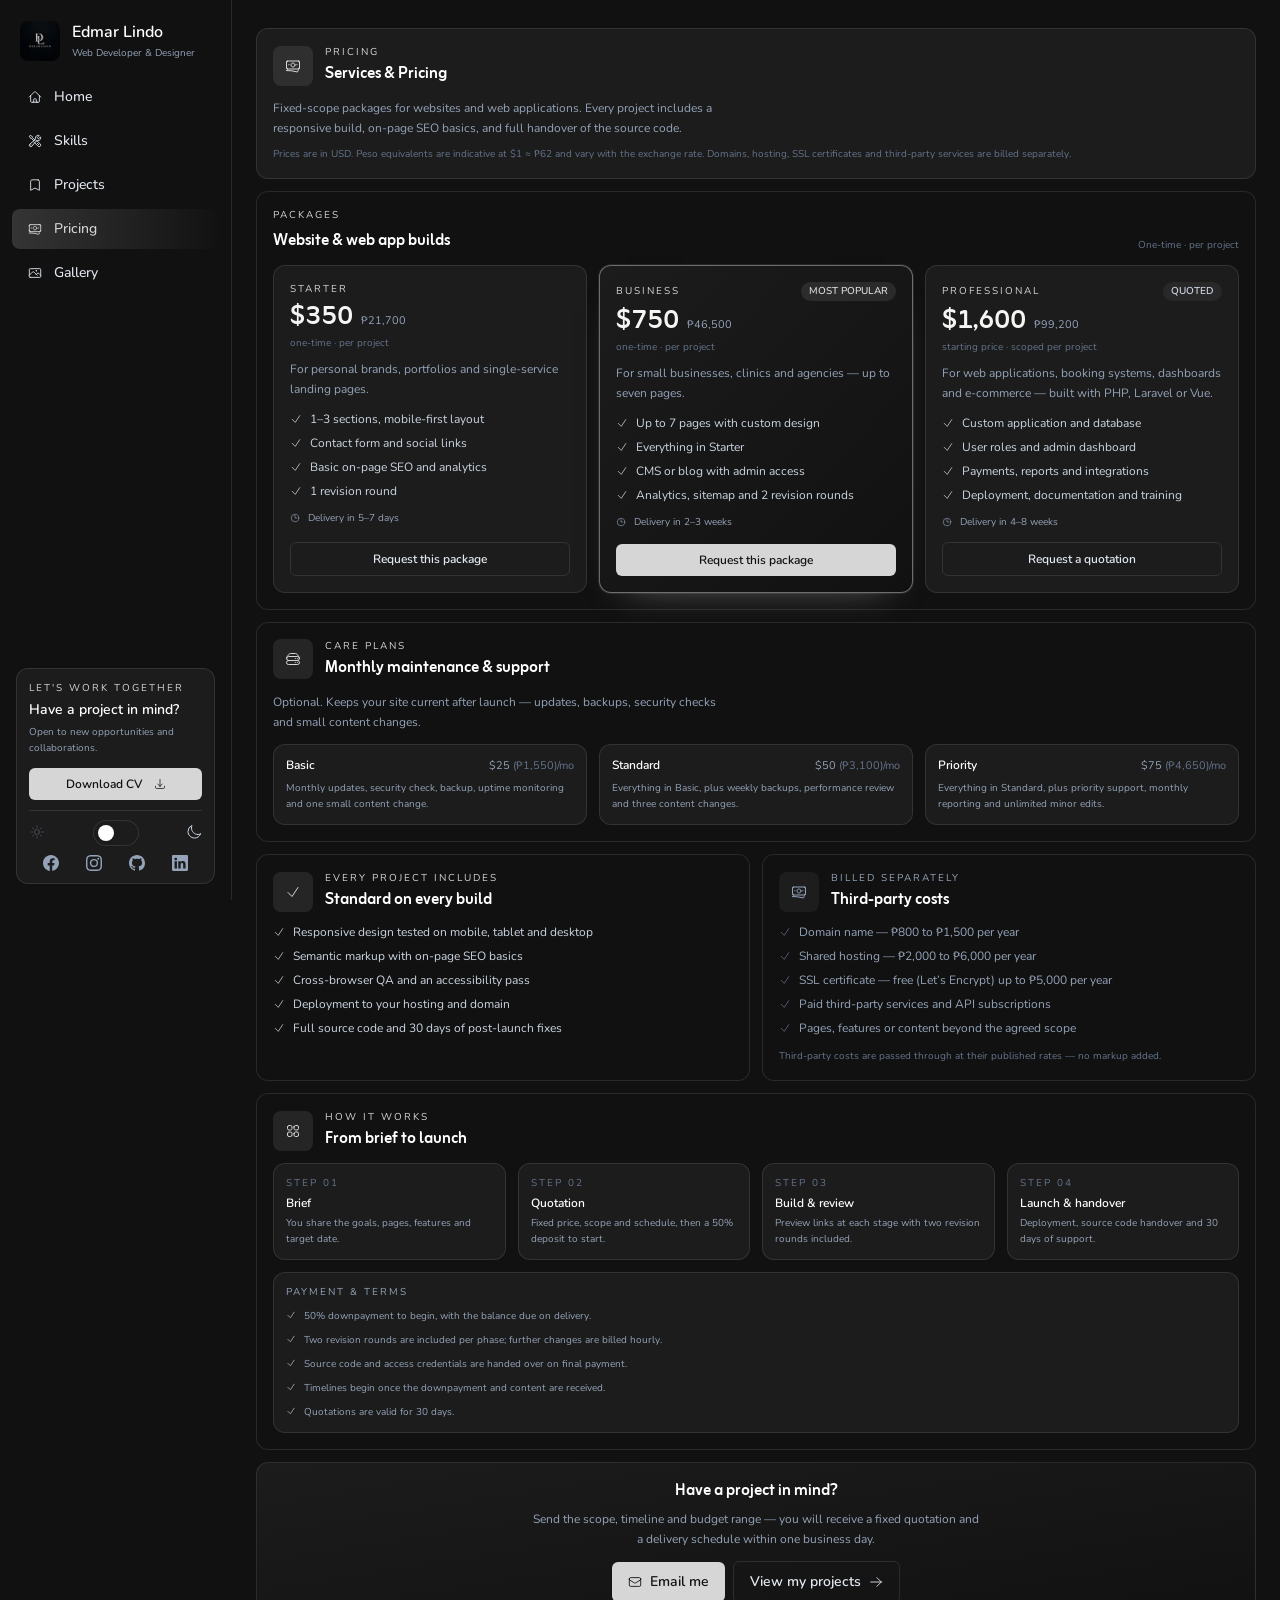
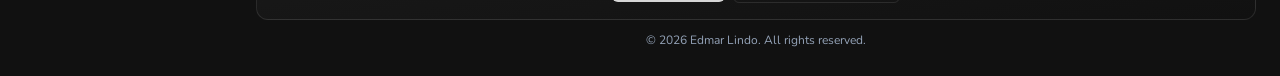
==== pricing/pricing.html @ 9a080997 "added priving page" ====
<!doctype html>
<html lang="en">
  <head>
    <meta charset="UTF-8" />
    <meta name="viewport" content="width=device-width, initial-scale=1.0" />

    <title>Pricing | Edmar Lindo</title>
    <meta
      name="description"
      content="Transparent pricing for websites and web applications by Edmar Lindo — fixed-scope packages in USD with peso equivalents, plus optional monthly care plans."
    />
    <meta name="theme-color" content="#111111" />
    <link rel="icon" href="../favicon.svg" type="image/svg+xml" />

    <!-- Open Graph / Twitter — shown whenever the site is shared on social media -->
    <meta property="og:type" content="website" />
    <meta property="og:url" content="https://neocafe-pi.vercel.app/pricing/pricing.html" />
    <meta property="og:title" content="Edmar Lindo | Pricing" />
    <meta
      property="og:description"
      content="Transparent pricing for websites and web applications by Edmar Lindo — fixed-scope packages in USD with peso equivalents, plus optional monthly care plans."
    />
    <meta
      property="og:image"
      content="https://neocafe-pi.vercel.app/assets/profile.webp"
    />
    <meta name="twitter:card" content="summary_large_image" />
    <meta name="twitter:title" content="Edmar Lindo | Pricing" />
    <meta
      name="twitter:description"
      content="Transparent pricing for websites and web applications by Edmar Lindo — fixed-scope packages in USD with peso equivalents, plus optional monthly care plans."
    />
    <meta
      name="twitter:image"
      content="https://neocafe-pi.vercel.app/assets/profile.webp"
    />

    <script>
      document.documentElement.classList.add("js");
    </script>

    <!-- Google Fonts: Zain (elegant headings) + Nunito (rounded body text) -->
    <link rel="preconnect" href="https://fonts.googleapis.com" />
    <link rel="preconnect" href="https://fonts.gstatic.com" crossorigin />
    <link
      href="https://fonts.googleapis.com/css2?family=Zain:ital,wght@0,300;0,400;0,700;0,800;1,400&family=Nunito:ital,wght@0,400;0,500;0,600;0,700;1,400&display=swap"
      rel="stylesheet"
    />

    <!-- Tailwind CSS (pre-compiled -- much faster than the dev CDN).
         Rebuild with:  npx tailwindcss -i css/input.css -o tailwind.css --minify -->
    <link rel="stylesheet" href="../tailwind.css" />

    <style>
      html {
        scroll-behavior: smooth;
      }

      /* Anchors get a little breathing room below the top edge */
      [id] {
        scroll-margin-top: 16px;
      }

      :root {
        --ink: 17 17 17; /* #111111 - main background */
        --pine: 28 28 28; /* #1c1c1c - cards/surfaces */
        --leaf: 214 214 214; /* #d6d6d6 - subtle accent */
        --btntext: 17 17 17; /* #111111 - button text */

        --text: 245 245 243; /* #f5f5f3 - primary text */
        --muted: 155 155 155; /* #9b9b9b - secondary text */
        --border: 48 48 48; /* #303030 - borders */
      }

      html.light {
        --ink: 250 250 248; /* #fafaf8 - warm white background */
        --pine: 238 238 235; /* #eee eeb - soft gray surfaces */
        --leaf: 32 32 32; /* #202020 - dark accent */
        --btntext: 250 250 248; /* #fafaf8 - button text */

        --text: 20 20 20; /* #141414 - primary text */
        --muted: 105 105 105; /* #696969 - secondary text */
        --border: 215 215 210; /* #d7d7d2 - subtle borders */
      }

      body {
        background: rgb(var(--ink));
      }

      /* Elegant font pairing -- Zain for headings, Nunito for body */
      h1,
      h2,
      h3,
      h4,
      h5,
      h6,
      .font-display {
        font-family: "Zain", "Segoe UI", sans-serif;
      }

      /* ===== GitHub contribution heatmap ===== */
      .heatmap-scroll {
        overflow-x: auto;
        padding-bottom: 4px;
        scrollbar-width: thin;
        scrollbar-color: rgb(var(--leaf) / 0.35) transparent;
      }

      .heatmap-scroll::-webkit-scrollbar {
        width: 4px;
        height: 4px;
      }

      .heatmap-scroll::-webkit-scrollbar-track {
        background: transparent;
      }

      .heatmap-scroll::-webkit-scrollbar-thumb {
        background: rgb(var(--leaf) / 0.35);
        border-radius: 999px;
      }

      .gh-grid {
        display: grid;
        grid-auto-flow: column;
        grid-template-rows: repeat(7, 11px);
        grid-auto-columns: 11px;
        gap: 3px;
        width: max-content;
      }

      .gh-cell {
        width: 11px;
        height: 11px;
        border-radius: 2.5px;
        transition:
          transform 0.15s ease,
          box-shadow 0.15s ease;
      }

      .gh-cell:hover {
        transform: scale(1.25);
        box-shadow: 0 0 0 1px rgb(var(--leaf) / 0.5);
      }

      .gh-empty {
        background: transparent;
      }

      .gh-l0 {
        background: rgb(var(--leaf) / 0.06);
      }
      .gh-l1 {
        background: rgb(var(--leaf) / 0.25);
      }
      .gh-l2 {
        background: rgb(var(--leaf) / 0.45);
      }
      .gh-l3 {
        background: rgb(var(--leaf) / 0.7);
      }
      .gh-l4 {
        background: rgb(var(--leaf));
      }

      .gh-skel {
        background: rgb(var(--leaf) / 0.05);
        animation: ghPulse 1.5s ease-in-out infinite;
      }

      @keyframes ghPulse {
        0%,
        100% {
          opacity: 0.5;
        }
        50% {
          opacity: 1;
        }
      }

      .gh-months {
        position: relative;
        height: 14px;
        margin-bottom: 3px;
      }

      .gh-month {
        position: absolute;
        top: 0;
        font-size: 10px;
        line-height: 14px;
        color: rgb(var(--leaf) / 0.55);
        white-space: nowrap;
        user-select: none;
      }

      .gh-weekdays {
        display: grid;
        grid-template-rows: repeat(7, 11px);
        gap: 3px;
        padding-top: 17px;
      }

      .gh-weekdays span {
        font-size: 10px;
        line-height: 11px;
        color: rgb(var(--leaf) / 0.55);
        user-select: none;
      }

      /* ===== Recent Activity -- scrollable timeline ===== */
      .activity-scroll {
        max-height: 240px;
        overflow-y: auto;
        scrollbar-width: thin;
        scrollbar-color: rgb(var(--leaf) / 0.35) transparent;
      }

      .activity-scroll::-webkit-scrollbar {
        width: 4px;
      }

      .activity-scroll::-webkit-scrollbar-track {
        background: transparent;
      }

      .activity-scroll::-webkit-scrollbar-thumb {
        background: rgb(var(--leaf) / 0.35);
        border-radius: 999px;
      }

      /* ===== Featured Projects -- horizontally scrollable card row ===== */
      .projects-scroll {
        display: flex;
        gap: 12px; /* gap-3 */
        width: 100%;
        max-width: 100%;
        min-width: 0;
        overflow-x: auto;
        overflow-y: hidden;
        overscroll-behavior-x: contain;
        padding-bottom: 6px;
        scroll-snap-type: x mandatory;
        scrollbar-width: thin;
        scrollbar-color: rgb(var(--leaf) / 0.35) transparent;
      }

      .projects-scroll > * {
        flex: 0 0 auto;
        width: 240px;
        scroll-snap-align: start;
      }

      @media (min-width: 640px) {
        .projects-scroll > * {
          width: 260px;
        }
      }

      .projects-scroll::-webkit-scrollbar {
        width: 4px;
        height: 4px;
      }

      .projects-scroll::-webkit-scrollbar-track {
        background: transparent;
      }

      .projects-scroll::-webkit-scrollbar-thumb {
        background: rgb(var(--leaf) / 0.35);
        border-radius: 999px;
      }

      @media (prefers-reduced-motion: reduce) {
        .projects-scroll {
          scroll-snap-type: none;
        }
      }

      /* ===== Gallery -- horizontally scrollable image row ===== */
      .gallery-scroll {
        display: flex;
        gap: 8px; /* gap-2 */
        width: 100%;
        max-width: 100%;
        min-width: 0;
        overflow-x: auto;
        overflow-y: hidden;
        overscroll-behavior-x: contain;
        padding-bottom: 6px;
        scroll-snap-type: x mandatory;
        scrollbar-width: thin;
        scrollbar-color: rgb(var(--leaf) / 0.35) transparent;
      }

      .gallery-scroll > * {
        flex: 0 0 auto;
        width: 150px;
        scroll-snap-align: start;
      }

      @media (min-width: 640px) {
        .gallery-scroll > * {
          width: 170px;
        }
      }

      .gallery-scroll::-webkit-scrollbar {
        width: 4px;
        height: 4px;
      }

      .gallery-scroll::-webkit-scrollbar-track {
        background: transparent;
      }

      .gallery-scroll::-webkit-scrollbar-thumb {
        background: rgb(var(--leaf) / 0.35);
        border-radius: 999px;
      }

      @media (prefers-reduced-motion: reduce) {
        .gallery-scroll {
          scroll-snap-type: none;
        }
      }

      /* ===== "View Mobile" preview -- phone frame popover (hover / tap) =====
         Rendered at body level and positioned from JS: .tilt-card always
         carries a transform, so a popover living inside a card would be
         clipped by its overflow-hidden and offset from the trigger. */
      .mobile-popover {
        position: fixed;
        top: 0;
        left: 0;
        z-index: 70;
        /* The frame hugs the screenshot: the <img> below carries the size caps,
           so no fixed width is needed and it fits any screen. */
        width: auto;
        max-width: calc(100vw - 16px);
        border-radius: 16px;
        /* border: 3px solid rgb(var(--border)); */
        /* background: rgb(var(--pine)); */
        overflow: hidden;
        /* box-shadow: 0 18px 40px -12px rgb(0 0 0 / 0.55); */
        pointer-events: none; /* the preview never steals the pointer */
        visibility: hidden;
        opacity: 0;
        transform: translateY(-6px) scale(0.96);
        transition:
          opacity 300ms ease-out,
          transform 300ms cubic-bezier(0.22, 1, 0.36, 1);
      }

      .mobile-popover.is-open {
        visibility: visible;
        opacity: 1;
        transform: none;
      }

      /* A touch-opened frame swallows its own taps so they cannot reach the
         card link underneath */
      .mobile-popover.is-touch {
        pointer-events: auto;
      }

      .mobile-popover img {
        display: block;
        width: auto;
        height: auto;
        /* Scaled to fit: 150 x 325 on desktop, proportionally smaller on
           phones, and capped in landscape so the frame never overflows. */
        max-width: clamp(120px, 38vw, 150px);
        max-height: min(56vh, 325px);
        max-height: min(56dvh, 325px); /* dvh where supported */
        object-fit: contain;
      }

      /* Trigger -- plain text button sitting in the top-right corner of .p-3 */
      .view-mobile-btn {
        border: 0;
        background: none;
        padding: 0;
        font-family: inherit;
        font-size: 10px;
        font-weight: 600;
        letter-spacing: 0.04em;
        text-transform: uppercase;
        color: rgb(var(--muted));
        cursor: pointer;
        transition: color 160ms ease-out;
      }

      .view-mobile-btn:hover,
      .view-mobile-btn:focus-visible {
        color: rgb(var(--leaf));
      }

      @media (prefers-reduced-motion: reduce) {
        .mobile-popover {
          transition: none;
        }
      }

      /* ===== Interactive tilt cards (Featured Projects) =====
         Cards follow the pointer in 3D (rotateX / rotateY) with a soft leaf
         glare underneath. JS feeds --rx / --ry / --gx / --gy; touch screens
         and reduced-motion users get a plain static card. */
      .tilt-card {
        position: relative;
        transform: perspective(900px) rotateX(var(--rx, 0deg)) rotateY(var(--ry, 0deg));
        will-change: transform;
      }

      .tilt-card.tilt-live {
        transition: transform 0.12s ease-out;
      }

      .tilt-card.tilt-settle {
        transition: transform 0.45s cubic-bezier(0.22, 1, 0.36, 1);
      }

      .tilt-card::after {
        content: "";
        position: absolute;
        inset: 0;
        border-radius: inherit;
        background: radial-gradient(
          circle at var(--gx, 50%) var(--gy, 50%),
          rgb(var(--leaf) / 0.14),
          transparent 65%
        );
        opacity: 0;
        transition: opacity 0.3s ease-out;
        pointer-events: none;
      }

      .tilt-card.tilt-active::after,
      .tilt-card:focus-within::after {
        opacity: 1;
      }

      @media (prefers-reduced-motion: reduce) {
        .tilt-card {
          transform: none;
          transition: none;
        }

        .tilt-card::after {
          opacity: 0;
          transition: none;
        }
      }

      /* ===== Gallery -- slow cinematic zoom + caption that slides up ===== */
      .gallery-scroll img {
        will-change: transform;
        transition: transform 600ms cubic-bezier(0.22, 1, 0.36, 1);
      }

      .gallery-scroll figure:hover img,
      .gallery-scroll figure:focus-within img {
        transform: scale(1.07);
      }

      .gallery-cap {
        position: absolute;
        left: 0;
        right: 0;
        bottom: 0;
        height: 25%;
        background: linear-gradient(
          to top,
          rgb(0 0 0 / 0.7),
          rgb(0 0 0 / 0.3)
        );
        opacity: 0;
        transform: translateY(100%);
        transition:
          opacity 220ms ease-out,
          transform 320ms cubic-bezier(0.22, 1, 0.36, 1);
        pointer-events: none;
      }

      .gallery-scroll figure:hover .gallery-cap,
      .gallery-scroll figure:focus-within .gallery-cap {
        opacity: 1;
        transform: translateY(0);
      }

      .gallery-label {
        opacity: 0;
        transform: translateY(4px);
        transition:
          opacity 200ms ease-out,
          transform 200ms ease-out;
        transition-delay: 140ms;
      }

      .gallery-scroll figure:hover .gallery-label,
      .gallery-scroll figure:focus-within .gallery-label {
        opacity: 1;
        transform: none;
      }

      @media (prefers-reduced-motion: reduce) {
        .gallery-scroll img {
          transform: none;
          transition: none;
        }

        .gallery-cap {
          opacity: 1;
          transform: none;
          transition: none;
        }

        .gallery-label {
          opacity: 1;
          transform: none;
          transition: none;
        }
      }

      /* Items fade in once as they enter the viewport / scroll area */
      html.js .activity-item {
        opacity: 0;
        transform: translateY(8px);
        transition:
          opacity 0.45s ease,
          transform 0.45s ease;
        transition-delay: var(--rd, 0ms);
      }

      html.js .activity-item.in-view {
        opacity: 1;
        transform: translateY(0);
      }

      @media (prefers-reduced-motion: reduce) {
        html.js .activity-item {
          opacity: 1;
          transform: none;
          transition: none;
        }
      }

      /* ===== Entrance animation -- plays once on initial page load ===== */
      html.js .load-item {
        opacity: 0;
      }

      html.load-ready .load-item {
        animation: riseIn 0.6s cubic-bezier(0.22, 1, 0.36, 1) both;
        animation-delay: calc(var(--d, 0) * 1ms);
      }

      @keyframes riseIn {
        from {
          opacity: 0;
          transform: translateY(12px);
        }
        to {
          opacity: 1;
          transform: translateY(0);
        }
      }

      /* Sidebar -- subtle fade + slide from the left, desktop only so the
           mobile drawer transform (-translate-x-full) is never affected */
      @media (min-width: 1024px) {
        html.js #sidebar {
          opacity: 0;
        }

        html.load-ready #sidebar {
          animation: slideInLeft 0.6s cubic-bezier(0.22, 1, 0.36, 1) both;
        }
      }

      @keyframes slideInLeft {
        from {
          opacity: 0;
          transform: translateX(-14px);
        }
        to {
          opacity: 1;
          transform: translateX(0);
        }
      }

      /* Accessibility -- show everything instantly for reduced motion */
      @media (prefers-reduced-motion: reduce) {
        html.js .load-item,
        html.js #sidebar {
          opacity: 1;
        }

        html.load-ready .load-item,
        html.load-ready #sidebar {
          animation: none;
        }
      }

      /* Hide scrollbar */
      ::-webkit-scrollbar {
        width: 6px;
      }

      ::-webkit-scrollbar-track {
        background: rgb(var(--ink));
      }

      ::-webkit-scrollbar-thumb {
        background: rgb(var(--leaf));
        border-radius: 999px;
      }

      .glass {
        background: rgb(var(--ink) / 0.82);
        backdrop-filter: blur(14px);
        -webkit-backdrop-filter: blur(14px);
      }

      .card-border {
        border: 1px solid rgb(var(--leaf) / 0.12);
      }

      .leaf-text {
        color: rgb(var(--leaf));
      }

      /* Hero profile glow -- gradient panel behind the background image */
      .hero-profile-glow {
        background: radial-gradient(
          closest-side,
          rgb(var(--leaf) / 0.3),
          rgb(var(--leaf) / 0.1) 55%,
          transparent 78%
        );
      }

      /* Light theme -- softer but still visible on the white background */
      html.light .hero-profile-glow {
        background: radial-gradient(
          closest-side,
          rgb(var(--leaf) / 0.16),
          rgb(var(--leaf) / 0.06) 55%,
          transparent 78%
        );
      }

      .sidebar-link.active {
        background: linear-gradient(
          90deg,
          rgb(var(--leaf) / 0.18),
          rgb(var(--pine) / 0.08)
        );
        color: rgb(var(--leaf));
      }

      .sidebar-link:hover {
        background: rgb(var(--leaf) / 0.08);
        color: rgb(var(--leaf));
      }

      .mobile-overlay {
        background: rgb(var(--ink) / 0.65);
        backdrop-filter: blur(2px);
      }

      /* Light theme -- neutral utilities that don't follow the tokens */
      html.light body {
        color: #334155;
      }

      html.light [class~="text-white"] {
        color: #1f2937;
      }
      html.light [class~="text-slate-200"] {
        color: #334155;
      }
      html.light [class~="text-slate-300"] {
        color: #475569;
      }
      html.light [class~="text-slate-400"] {
        color: #6b7280;
      }
      html.light [class~="text-slate-500"] {
        color: #71717a;
      }
      html.light [class~="text-slate-600"] {
        color: #4b5563;
      }
      html.light [class~="border-white/10"] {
        border-color: rgba(31, 41, 55, 0.12);
      }
      html.light [class~="bg-white/5"] {
        background-color: rgba(31, 41, 55, 0.055);
      }
      html.light #toggleCircle {
        background: #2b2b2b;
      }

      /* Theme toggle -- dim the inactive mode's icon (sun emphasized in light, moon in dark) */
      html:not(.light) #themeIconSun {
        opacity: 0.35;
      }
      html.light #themeIconMoon {
        opacity: 0.35;
      }
      html.light [class~="hover:bg-leaf"]:hover {
        background: rgb(var(--leaf) / 0.12);
      }

      /* Heroicons sprite: minimalist clean stroke icons */
      .hi {
        display: inline-block;
        width: 1em;
        height: 1em;
        vertical-align: -0.125em;
        flex-shrink: 0;
      }

      /* ===== Pricing -- plan grids + price type scale =====
         The compiled tailwind.css only scans index.html and projects/*.html,
         so the few utilities this page needs (multi-column plan grids and the
         larger price figure) are defined here with the same design tokens,
         which keeps both themes working. */
      .plans,
      .plan-steps {
        display: grid;
        gap: 12px;
      }

      @media (min-width: 640px) {
        .plan-steps {
          grid-template-columns: repeat(2, minmax(0, 1fr));
        }
      }

      @media (min-width: 768px) {
        .plans {
          grid-template-columns: repeat(3, minmax(0, 1fr));
        }
      }

      @media (min-width: 1024px) {
        .plan-steps {
          grid-template-columns: repeat(4, minmax(0, 1fr));
        }
      }

      /* Recommended package -- leaf frame with a soft glow */
      .plan-featured {
        border-color: rgb(var(--leaf) / 0.45);
        box-shadow:
          0 0 0 1px rgb(var(--leaf) / 0.1),
          0 18px 36px -28px rgb(var(--leaf) / 0.55);
        transition: border-color 200ms ease-out;
      }

      .plan-featured:hover {
        border-color: rgb(var(--leaf) / 0.65);
      }

      /* Amount and peso equivalent share one baseline */
      .plan-price-row {
        display: flex;
        flex-wrap: wrap;
        align-items: baseline;
        gap: 8px;
      }

      .plan-price {
        font-family: "Zain", "Segoe UI", sans-serif;
        font-size: 1.6rem;
        font-weight: 700;
        line-height: 1.05;
        color: rgb(var(--text));
        font-variant-numeric: tabular-nums;
      }

      /* Keeps every package call to action on the same line */
      .plan-cta {
        margin-top: auto;
        padding-top: 12px;
      }

      /* ===== Accessibility hardening ===== */
      /* Keyboard focus ring */
      a:focus-visible,
      button:focus-visible,
      [tabindex]:focus-visible {
        outline: 2px solid rgb(var(--leaf));
        outline-offset: 2px;
      }

      /* Skip link -- hidden until focused */
      .skip-link {
        position: absolute;
        left: 12px;
        top: 12px;
        transform: translateY(-150%);
        background: rgb(var(--ink));
        color: rgb(var(--leaf));
        padding: 9px 16px;
        border-radius: 8px;
        font-size: 12px;
        font-weight: 700;
        z-index: 999;
      }
      .skip-link:focus {
        transform: translateY(0);
      }

      .gallery-scroll figure:focus-visible {
        outline: 2px solid rgb(var(--leaf));
        outline-offset: 2px;
      }

      /* Reduced motion -- stop the infinite stats-card float */
      /* @media (prefers-reduced-motion: reduce) {
        #stats-card,
        .stats {
          animation: none;
          will-change: auto;
        }
      } */

    </style>
    <script type="application/ld+json">
      {
        "@context": "https://schema.org",
        "@type": "Person",
        "name": "Edmar Lindo",
        "jobTitle": "Web Developer & Designer",
        "url": "https://neocafe-pi.vercel.app/",
        "sameAs": [
          "https://www.facebook.com/edmarlindo",
          "https://www.instagram.com/edmarlindo",
          "https://www.github.com/drream20"
        ]
      }
    </script>
  </head>

  <body class="text-slate-200 font-sans">
    <a href="#main" class="skip-link">Skip to content</a>
    <!-- HEROICONS SPRITE (minimalist clean stroke icons) -->
    <svg
      xmlns="http://www.w3.org/2000/svg"
      style="display: none"
      aria-hidden="true"
    >
      <symbol
        id="hi-home"
        viewBox="0 0 24 24"
        fill="none"
        stroke="currentColor"
        stroke-width="1.5"
      >
        <path
          stroke-linecap="round"
          stroke-linejoin="round"
          d="m2.25 12 8.954-8.955c.44-.439 1.152-.439 1.591 0L21.75 12M4.5 9.75v10.125c0 .621.504 1.125 1.125 1.125H9.75v-4.875c0-.621.504-1.125 1.125-1.125h2.25c.621 0 1.125.504 1.125 1.125V21h4.125c.621 0 1.125-.504 1.125-1.125V9.75M8.25 21h8.25"
        />
      </symbol>
      <symbol
        id="hi-user-circle"
        viewBox="0 0 24 24"
        fill="none"
        stroke="currentColor"
        stroke-width="1.5"
      >
        <path
          stroke-linecap="round"
          stroke-linejoin="round"
          d="M17.982 18.725A7.488 7.488 0 0 0 12 15.75a7.488 7.488 0 0 0-5.982 2.975m11.963 0a9 9 0 1 0-11.963 0m11.963 0A8.966 8.966 0 0 1 12 21a8.966 8.966 0 0 1-5.982-2.275M15 9.75a3 3 0 1 1-6 0 3 3 0 0 1 6 0Z"
        />
      </symbol>
      <symbol
        id="hi-identification"
        viewBox="0 0 24 24"
        fill="none"
        stroke="currentColor"
        stroke-width="1.5"
      >
        <path
          stroke-linecap="round"
          stroke-linejoin="round"
          d="M15 9h3.75M15 12h3.75M15 15h3.75M4.5 19.5h15a2.25 2.25 0 0 0 2.25-2.25V6.75A2.25 2.25 0 0 0 19.5 4.5h-15a2.25 2.25 0 0 0-2.25 2.25v10.5A2.25 2.25 0 0 0 4.5 19.5Zm6-10.125a1.875 1.875 0 1 1-3.75 0 1.875 1.875 0 0 1 3.75 0Zm1.294 6.336a6.721 6.721 0 0 1-3.17.789 6.721 6.721 0 0 1-3.168-.789 3.376 3.376 0 0 1 6.338 0Z"
        />
      </symbol>
      <symbol
        id="hi-wrench-screwdriver"
        viewBox="0 0 24 24"
        fill="none"
        stroke="currentColor"
        stroke-width="1.5"
      >
        <path
          stroke-linecap="round"
          stroke-linejoin="round"
          d="M11.42 15.17 17.25 21A2.652 2.652 0 0 0 21 17.25l-5.877-5.877M11.42 15.17l2.496-3.03c.317-.384.74-.626 1.208-.766M11.42 15.17l-4.655 5.653a2.548 2.548 0 1 1-3.586-3.586l6.837-5.63m5.108-.233c.55-.164 1.163-.188 1.743-.14a4.5 4.5 0 0 0 4.486-6.336l-3.276 3.277a3.004 3.004 0 0 1-2.25-2.25l3.276-3.276a4.5 4.5 0 0 0-6.336 4.486c.091 1.076-.071 2.264-.904 2.95l-.102.085m-1.745 1.437L5.909 7.5H4.5L2.25 3.75l1.5-1.5L7.5 4.5v1.409l4.26 4.26m-1.745 1.437 1.745-1.437m6.615 8.206L15.75 15.75M4.867 19.125h.008v.008h-.008v-.008Z"
        />
      </symbol>
      <symbol
        id="hi-server-stack"
        viewBox="0 0 24 24"
        fill="none"
        stroke="currentColor"
        stroke-width="1.5"
      >
        <path
          stroke-linecap="round"
          stroke-linejoin="round"
          d="M5.25 14.25h13.5m-13.5 0a3 3 0 0 1-3-3m3 3a3 3 0 1 0 0 6h13.5a3 3 0 1 0 0-6m-16.5-3a3 3 0 0 1 3-3h13.5a3 3 0 0 1 3 3m-19.5 0a4.5 4.5 0 0 1 .9-2.7L5.737 5.1a3.375 3.375 0 0 1 2.7-1.35h7.126c1.062 0 2.062.5 2.7 1.35l2.587 3.45a4.5 4.5 0 0 1 .9 2.7m0 0a3 3 0 0 1-3 3m0 3h.008v.008h-.008v-.008Zm0-6h.008v.008h-.008v-.008Zm-3 6h.008v.008h-.008v-.008Zm0-6h.008v.008h-.008v-.008Z"
        />
      </symbol>
      <symbol
        id="hi-squares-2x2"
        viewBox="0 0 24 24"
        fill="none"
        stroke="currentColor"
        stroke-width="1.5"
      >
        <path
          stroke-linecap="round"
          stroke-linejoin="round"
          d="M3.75 6A2.25 2.25 0 0 1 6 3.75h2.25A2.25 2.25 0 0 1 10.5 6v2.25a2.25 2.25 0 0 1-2.25 2.25H6a2.25 2.25 0 0 1-2.25-2.25V6ZM3.75 15.75A2.25 2.25 0 0 1 6 13.5h2.25a2.25 2.25 0 0 1 2.25 2.25V18a2.25 2.25 0 0 1-2.25 2.25H6A2.25 2.25 0 0 1 3.75 18v-2.25ZM13.5 6a2.25 2.25 0 0 1 2.25-2.25H18A2.25 2.25 0 0 1 20.25 6v2.25A2.25 2.25 0 0 1 18 10.5h-2.25a2.25 2.25 0 0 1-2.25-2.25V6ZM13.5 15.75a2.25 2.25 0 0 1 2.25-2.25H18a2.25 2.25 0 0 1 2.25 2.25V18A2.25 2.25 0 0 1 18 20.25h-2.25A2.25 2.25 0 0 1 13.5 18v-2.25Z"
        />
      </symbol>
      <symbol
        id="hi-folder"
        viewBox="0 0 24 24"
        fill="none"
        stroke="currentColor"
        stroke-width="1.5"
      >
        <path
          stroke-linecap="round"
          stroke-linejoin="round"
          d="M2.25 12.75V12A2.25 2.25 0 0 1 4.5 9.75h15A2.25 2.25 0 0 1 21.75 12v.75m-8.69-6.44-2.12-2.12a1.5 1.5 0 0 0-1.061-.44H4.5A2.25 2.25 0 0 0 2.25 6v12a2.25 2.25 0 0 0 2.25 2.25h15A2.25 2.25 0 0 0 21.75 18V9a2.25 2.25 0 0 0-2.25-2.25h-5.379a1.5 1.5 0 0 1-1.06-.44Z"
        />
      </symbol>
      <symbol
        id="hi-bookmark"
        viewBox="0 0 24 24"
        fill="none"
        stroke="currentColor"
        stroke-width="1.5"
      >
        <path
          stroke-linecap="round"
          stroke-linejoin="round"
          d="M17.593 3.322c1.1.128 1.907 1.077 1.907 2.185V21L12 17.25 4.5 21V5.507c0-1.108.806-2.057 1.907-2.185a48.507 48.507 0 0 1 11.186 0Z"
        />
      </symbol>
      <symbol
        id="hi-photo"
        viewBox="0 0 24 24"
        fill="none"
        stroke="currentColor"
        stroke-width="1.5"
      >
        <path
          stroke-linecap="round"
          stroke-linejoin="round"
          d="m2.25 15.75 5.159-5.159a2.25 2.25 0 0 1 3.182 0l5.159 5.159m-1.5-1.5 1.409-1.409a2.25 2.25 0 0 1 3.182 0l2.909 2.909m-18 3.75h16.5a1.5 1.5 0 0 0 1.5-1.5V6a1.5 1.5 0 0 0-1.5-1.5H3.75A1.5 1.5 0 0 0 2.25 6v12a1.5 1.5 0 0 0 1.5 1.5Zm10.5-11.25h.008v.008h-.008V8.25Zm.375 0a.375.375 0 1 1-.75 0 .375.375 0 0 1 .75 0Z"
        />
      </symbol>
      <symbol
        id="hi-clock"
        viewBox="0 0 24 24"
        fill="none"
        stroke="currentColor"
        stroke-width="1.5"
      >
        <path
          stroke-linecap="round"
          stroke-linejoin="round"
          d="M12 6v6h4.5m4.5 0a9 9 0 1 1-18 0 9 9 0 0 1 18 0Z"
        />
      </symbol>
      <symbol
        id="hi-envelope"
        viewBox="0 0 24 24"
        fill="none"
        stroke="currentColor"
        stroke-width="1.5"
      >
        <path
          stroke-linecap="round"
          stroke-linejoin="round"
          d="M21.75 6.75v10.5a2.25 2.25 0 0 1-2.25 2.25h-15a2.25 2.25 0 0 1-2.25-2.25V6.75m19.5 0A2.25 2.25 0 0 0 19.5 4.5h-15a2.25 2.25 0 0 0-2.25 2.25m19.5 0v.243a2.25 2.25 0 0 1-1.07 1.916l-7.5 4.615a2.25 2.25 0 0 1-2.36 0L3.32 8.91a2.25 2.25 0 0 1-1.07-1.916V6.75"
        />
      </symbol>
      <symbol
        id="hi-bars-3"
        viewBox="0 0 24 24"
        fill="none"
        stroke="currentColor"
        stroke-width="1.5"
      >
        <path
          stroke-linecap="round"
          stroke-linejoin="round"
          d="M3.75 6.75h16.5M3.75 12h16.5m-16.5 5.25h16.5"
        />
      </symbol>
      <symbol
        id="hi-sun"
        viewBox="0 0 24 24"
        fill="none"
        stroke="currentColor"
        stroke-width="1.5"
      >
        <path
          stroke-linecap="round"
          stroke-linejoin="round"
          d="M12 3v2.25m6.364.386-1.591 1.591M21 12h-2.25m-.386 6.364-1.591-1.591M12 18.75V21m-4.773-4.227-1.591 1.591M5.25 12H3m4.227-4.773L5.636 5.636M15.75 12a3.75 3.75 0 1 1-7.5 0 3.75 3.75 0 0 1 7.5 0Z"
        />
      </symbol>
      <symbol
        id="hi-moon"
        viewBox="0 0 24 24"
        fill="none"
        stroke="currentColor"
        stroke-width="1.5"
      >
        <path
          stroke-linecap="round"
          stroke-linejoin="round"
          d="M21.752 15.002A9.72 9.72 0 0 1 18 15.75c-5.385 0-9.75-4.365-9.75-9.75 0-1.33.266-2.597.748-3.752A9.753 9.753 0 0 0 3 11.25C3 16.635 7.365 21 12.75 21a9.753 9.753 0 0 0 9.002-5.998Z"
        />
      </symbol>
      <symbol
        id="hi-arrow-right"
        viewBox="0 0 24 24"
        fill="none"
        stroke="currentColor"
        stroke-width="1.5"
      >
        <path
          stroke-linecap="round"
          stroke-linejoin="round"
          d="M13.5 4.5 21 12m0 0-7.5 7.5M21 12H3"
        />
      </symbol>
      <symbol
        id="hi-chevron-right"
        viewBox="0 0 24 24"
        fill="none"
        stroke="currentColor"
        stroke-width="1.5"
      >
        <path
          stroke-linecap="round"
          stroke-linejoin="round"
          d="m8.25 4.5 7.5 7.5-7.5 7.5"
        />
      </symbol>
      <symbol
        id="hi-arrow-down-tray"
        viewBox="0 0 24 24"
        fill="none"
        stroke="currentColor"
        stroke-width="1.5"
      >
        <path
          stroke-linecap="round"
          stroke-linejoin="round"
          d="M3 16.5v2.25A2.25 2.25 0 0 0 5.25 21h13.5A2.25 2.25 0 0 0 21 18.75V16.5M16.5 12 12 16.5m0 0L7.5 12m4.5 4.5V3"
        />
      </symbol>

      <!-- Pricing / list marks (stroke, currentColor) -->
      <symbol
        id="hi-banknotes"
        viewBox="0 0 24 24"
        fill="none"
        stroke="currentColor"
        stroke-width="1.5"
      >
        <path
          stroke-linecap="round"
          stroke-linejoin="round"
          d="M2.25 18.75C7.71719 18.75 13.0136 19.4812 18.0468 20.8512C18.7738 21.0491 19.5 20.5086 19.5 19.7551V18.75M3.75 4.5V5.25C3.75 5.66421 3.41421 6 3 6H2.25M2.25 6V5.625C2.25 5.00368 2.75368 4.5 3.375 4.5H20.25M2.25 6V15M20.25 4.5V5.25C20.25 5.66421 20.5858 6 21 6H21.75M20.25 4.5H20.625C21.2463 4.5 21.75 5.00368 21.75 5.625V15.375C21.75 15.9963 21.2463 16.5 20.625 16.5H20.25M21.75 15H21C20.5858 15 20.25 15.3358 20.25 15.75V16.5M20.25 16.5H3.75M3.75 16.5H3.375C2.75368 16.5 2.25 15.9963 2.25 15.375V15M3.75 16.5V15.75C3.75 15.3358 3.41421 15 3 15H2.25M15 10.5C15 12.1569 13.6569 13.5 12 13.5C10.3431 13.5 9 12.1569 9 10.5C9 8.84315 10.3431 7.5 12 7.5C13.6569 7.5 15 8.84315 15 10.5ZM18 10.5H18.0075V10.5075H18V10.5ZM6 10.5H6.0075V10.5075H6V10.5Z"
        />
      </symbol>

      <symbol
        id="hi-check"
        viewBox="0 0 24 24"
        fill="none"
        stroke="currentColor"
        stroke-width="1.5"
      >
        <path
          stroke-linecap="round"
          stroke-linejoin="round"
          d="M4.5 12.75L10.5 18.75L19.5 5.25"
        />
      </symbol>

      <!-- Brand social marks (filled, currentColor) -->
      <symbol id="hi-fb" viewBox="0 0 16 16" fill="currentColor">
        <path
          d="M16 8.049c0-4.446-3.582-8.05-8-8.05C3.58 0-.002 3.603-.002 8.05c0 4.017 2.926 7.347 6.75 7.951v-5.625h-2.03V8.05H6.75V6.275c0-2.017 1.195-3.131 3.022-3.131.876 0 1.791.157 1.791.157v1.98h-1.009c-.993 0-1.303.621-1.303 1.258v1.51h2.218l-.354 2.326H9.25V16c3.824-.604 6.75-3.934 6.75-7.951"
        />
      </symbol>
      <symbol id="hi-ig" viewBox="0 0 16 16" fill="currentColor">
        <path
          d="M8 0C5.829 0 5.556.01 4.703.048 3.85.088 3.269.222 2.76.42a3.9 3.9 0 0 0-1.417.923A3.9 3.9 0 0 0 .42 2.76C.222 3.268.087 3.85.048 4.7.01 5.555 0 5.827 0 8.001c0 2.172.01 2.444.048 3.297.04.852.174 1.433.372 1.942.205.526.478.972.923 1.417.444.445.89.719 1.416.923.51.198 1.09.333 1.942.372C5.555 15.99 5.827 16 8 16s2.444-.01 3.298-.048c.851-.04 1.434-.174 1.943-.372a3.9 3.9 0 0 0 1.416-.923c.445-.445.718-.891.923-1.417.197-.509.332-1.09.372-1.942C15.99 10.445 16 10.173 16 8s-.01-2.445-.048-3.299c-.04-.851-.175-1.433-.372-1.941a3.9 3.9 0 0 0-.923-1.417A3.9 3.9 0 0 0 13.24.42c-.51-.198-1.092-.333-1.943-.372C10.443.01 10.172 0 7.998 0zm-.717 1.442h.718c2.136 0 2.389.007 3.232.046.78.035 1.204.166 1.486.275.373.145.64.319.92.599s.453.546.598.92c.11.281.24.705.275 1.485.039.843.047 1.096.047 3.231s-.008 2.389-.047 3.232c-.035.78-.166 1.203-.275 1.485a2.5 2.5 0 0 1-.599.919c-.28.28-.546.453-.92.598-.28.11-.704.24-1.485.276-.843.038-1.096.047-3.232.047s-2.39-.009-3.233-.047c-.78-.036-1.203-.166-1.485-.276a2.5 2.5 0 0 1-.92-.598 2.5 2.5 0 0 1-.6-.92c-.109-.281-.24-.705-.275-1.485-.038-.843-.046-1.096-.046-3.233s.008-2.388.046-3.231c.036-.78.166-1.204.276-1.486.145-.373.319-.64.599-.92s.546-.453.92-.598c.282-.11.705-.24 1.485-.276.738-.034 1.024-.044 2.515-.045zm4.988 1.328a.96.96 0 1 0 0 1.92.96.96 0 0 0 0-1.92m-4.27 1.122a4.109 4.109 0 1 0 0 8.217 4.109 4.109 0 0 0 0-8.217m0 1.441a2.667 2.667 0 1 1 0 5.334 2.667 2.667 0 0 1 0-5.334"
        />
      </symbol>
      <symbol id="hi-github" viewBox="0 0 16 16" fill="currentColor">
        <path
          d="M8 0C3.58 0 0 3.58 0 8c0 3.54 2.29 6.53 5.47 7.59.4.07.55-.17.55-.38 0-.19-.01-.82-.01-1.49-2.01.37-2.53-.49-2.69-.94-.09-.23-.48-.94-.82-1.13-.28-.15-.68-.52-.01-.53.63-.01 1.08.58 1.23.82.72 1.21 1.87.87 2.33.66.07-.52.28-.87.51-1.07-1.78-.2-3.64-.89-3.64-3.95 0-.87.31-1.59.82-2.15-.08-.2-.36-1.02.08-2.12 0 0 .67-.21 2.2.82.64-.18 1.32-.27 2-.27s1.36.09 2 .27c1.53-1.04 2.2-.82 2.2-.82.44 1.1.16 1.92.08 2.12.51.56.82 1.27.82 2.15 0 3.07-1.87 3.75-3.65 3.95.29.25.54.73.54 1.48 0 1.07-.01 1.93-.01 2.2 0 .21.15.46.55.38A8.01 8.01 0 0 0 16 8c0-4.42-3.58-8-8-8"
        />
      </symbol>
      <symbol id="hi-linkedin" viewBox="0 0 16 16" fill="currentColor">
        <path
          d="M0 1.146C0 .513.526 0 1.175 0h13.65C15.474 0 16 .513 16 1.146v13.708c0 .633-.526 1.146-1.175 1.146H1.175C.526 16 0 15.487 0 14.854zm4.943 12.248V6.169H2.542v7.225zm-1.2-8.212c.837 0 1.358-.554 1.358-1.248-.015-.709-.52-1.248-1.342-1.248S2.4 3.226 2.4 3.934c0 .694.521 1.248 1.327 1.248zm4.908 8.212V9.359c0-.216.016-.432.08-.586.173-.431.568-.878 1.232-.878.869 0 1.216.662 1.216 1.634v3.865h2.401V9.25c0-2.22-1.184-3.252-2.764-3.252-1.274 0-1.845.7-2.165 1.193v.025h-.016l.016-.025V6.169h-2.4c.03.678 0 7.225 0 7.225z"
        />
      </symbol>
    </svg>

    <!-- MOBILE OVERLAY -->
    <div
      id="overlay"
      class="fixed inset-0 z-40 hidden mobile-overlay lg:hidden"
      onclick="closeSidebar()"
    ></div>

    <!-- SIDEBAR -->
    <aside
      id="sidebar"
      class="fixed top-0 left-0 z-50 h-screen w-[232px] border-r border-white/10 bg-ink transition-transform duration-300 -translate-x-full lg:translate-x-0 flex flex-col"
    >
      <!-- LOGO -->
      <div class="px-5 pt-5 pb-4">
        <div class="flex items-center gap-3">
          <!-- Logo -- single artwork for both themes: data-light mirrors data-dark -->
          <div
            class="logo flex h-10 w-10 shrink-0 items-center justify-center overflow-hidden rounded-lg bg-leaf text-lg font-black text-btntext"
          >
            <img
              id="sidebarLogo"
              src="../sidebar-logo/dark.webp"
              alt="DreamLodin logo"
              class="h-full w-full object-cover"
              data-dark="../sidebar-logo/dark.webp"
              data-light="../sidebar-logo/dark.webp"
            />
          </div>
          <div>
            <p class="text-base font-semibold text-white">Edmar Lindo</p>

            <p class="mt-0.5 text-[10px] text-slate-400">
              Web Developer & Designer
            </p>
          </div>
        </div>
      </div>

      <!-- NAVIGATION -->
      <nav class="px-3 space-y-1">
        <a
          href="../index.html"
          class="sidebar-link flex items-center gap-3 rounded-lg px-4 py-2.5 text-sm font-medium transition"
        >
          <!-- Home -->
          <svg class="hi h-5 w-5" aria-hidden="true">
            <use href="#hi-home" />
          </svg>
          Home
        </a>

        <a
          href="../index.html#skills"
          class="sidebar-link flex items-center gap-3 rounded-lg px-4 py-2.5 text-sm font-medium transition"
        >
          <!-- Skills -->
          <svg class="hi h-5 w-5" aria-hidden="true">
            <use href="#hi-wrench-screwdriver" />
          </svg>

          Skills
        </a>

        <a
          href="../projects/projects.html"
          class="sidebar-link flex items-center gap-3 rounded-lg px-4 py-2.5 text-sm font-medium transition"
        >
          <!-- Projects -->
          <svg class="hi h-5 w-5" aria-hidden="true">
            <use href="#hi-bookmark" />
          </svg>

          Projects
        </a>

        <a
          href="./pricing.html"
          class="sidebar-link active flex items-center gap-3 rounded-lg px-4 py-2.5 text-sm font-medium transition"
        >
          <!-- Pricing -->
          <svg class="hi h-5 w-5" aria-hidden="true">
            <use href="#hi-banknotes" />
          </svg>

          Pricing
        </a>

        <a
          href="../index.html#gallery"
          class="sidebar-link flex items-center gap-3 rounded-lg px-4 py-2.5 text-sm font-medium transition"
        >
          <!-- Gallery -->
          <svg class="hi h-5 w-5" aria-hidden="true">
            <use href="#hi-photo" />
          </svg>

          Gallery
        </a>
      </nav>

      <!-- SIDEBAR BOTTOM -->
      <div class="mt-auto px-4 pb-4">

        <!-- Let's work together card -->
        <div id="contact" class="rounded-xl border border-white/10 bg-pine p-3">
          <p class="text-[10px] tracking-[0.2em] text-leaf">
            LET'S WORK TOGETHER
          </p>

          <p class="mt-1 text-sm font-semibold text-white">
            Have a project in mind?
          </p>

          <p class="mt-1 text-[10px] leading-4 text-slate-400">
            Open to new opportunities and collaborations.
          </p>

          <a
            href="../cv/My_Updated_Resume_2026.pdf"
            download
            class="mb-2.5 flex items-center justify-center gap-3 mt-3 rounded-md bg-leaf px-2 py-2 text-xs font-semibold text-btntext w-full hover:bg-leaf/80 transition"
          >
            Download CV
            <svg class="hi h-4 w-4" aria-hidden="true">
              <use href="#hi-arrow-down-tray" />
            </svg>
          </a>

          <div class="mt-2.5 h-px border-t border-white/10"></div>

          <!-- Theme toggle (minimalist -- active mode's icon at full opacity) -->
          <div class="mt-2.5 flex items-center justify-between">
            <span id="themeIconSun" class="text-slate-400 transition-opacity">
              <svg class="hi h-4.5 w-4.5" aria-hidden="true">
                <use href="#hi-sun" />
              </svg>
            </span>

            <button
              onclick="toggleTheme()"
              aria-label="Toggle dark / light mode"
              class="relative h-6 w-11 rounded-full bg-pine ring-1 ring-white/10 transition hover:bg-leaf/20"
            >
              <span
                id="toggleCircle"
                class="absolute left-1 top-1 h-4 w-4 rounded-full bg-white shadow-sm transition"
              ></span>
            </button>

            <span id="themeIconMoon" class="text-slate-300 transition-opacity">
              <svg class="hi h-4.5 w-4.5" aria-hidden="true">
                <use href="#hi-moon" />
              </svg>
            </span>
          </div>

          <!-- Social icons -->
          <div class="mt-2.5 flex justify-between text-slate-400">
            <a
              href="https://www.facebook.com/edmarlindo" target="_blank" rel="noopener noreferrer"
              class="flex-1 flex items-center justify-center hover:text-leaf transition"
              title="Facebook"
            >
              <svg class="hi h-4.5 w-4.5" aria-hidden="true">
                <use href="#hi-fb" />
              </svg>
            </a>

            <a
              href="https://www.instagram.com/edmarlindo" target="_blank" rel="noopener noreferrer"
              class="flex-1 flex items-center justify-center hover:text-leaf transition"
              title="Instagram"
            >
              <svg class="hi h-4.5 w-4.5" aria-hidden="true">
                <use href="#hi-ig" />
              </svg>
            </a>

            <a
              href="https://www.github.com/drream20" target="_blank" rel="noopener noreferrer"
              class="flex-1 flex items-center justify-center hover:text-leaf transition"
              title="GitHub"
            >
              <svg class="hi h-4.5 w-4.5" aria-hidden="true">
                <use href="#hi-github" />
              </svg>
            </a>

            <!-- TODO: replace with your real LinkedIn profile URL -->
            <a
              href="https://www.linkedin.com/" target="_blank" rel="noopener noreferrer"
              class="flex-1 flex items-center justify-center hover:text-leaf transition"
              title="LinkedIn"
            >
              <svg class="hi h-4.5 w-4.5" aria-hidden="true">
                <use href="#hi-linkedin" />
              </svg>
            </a>
          </div>
        </div>
      </div>
    </aside>

    <!-- MOBILE BUTTON -->
    <button
      onclick="openSidebar()"
      aria-label="Open navigation menu" aria-expanded="false" aria-controls="sidebar"
      class="fixed right-4 top-4 z-30 flex h-10 w-10 items-center justify-center rounded-lg border border-white/10 bg-pine text-slate-200 lg:hidden"
    >
      <svg class="hi h-5 w-5" aria-hidden="true">
        <use href="#hi-bars-3" />
      </svg>
    </button>

    <main id="main" class="min-h-screen lg:ml-[232px]">
      <div class="mx-auto max-w-[1600px] px-4 py-3 lg:px-6 lg:py-4">

        <!-- PRICING HEADER -->
        <section class="mt-3">
          <div
            class="load-item rounded-xl border border-white/10 bg-pine p-4"
            style="--d: 380"
          >
            <div class="flex items-center gap-3">
              <div
                class="flex h-10 w-10 shrink-0 items-center justify-center rounded-lg bg-leaf/10 text-leaf"
              >
                <svg class="hi h-5 w-5" aria-hidden="true">
                  <use href="#hi-banknotes" />
                </svg>
              </div>

              <div class="min-w-0">
                <p class="text-[10px] tracking-[0.2em] text-leaf">PRICING</p>

                <h1 class="mt-0.5 text-base font-semibold text-white">
                  Services &amp; Pricing
                </h1>
              </div>
            </div>

            <p class="mt-3 max-w-md text-xs leading-5 text-slate-400">
              Fixed-scope packages for websites and web applications. Every
              project includes a responsive build, on-page SEO basics, and full
              handover of the source code.
            </p>

            <p class="mt-2 text-[10px] leading-4 text-slate-500">
              <!-- TODO: confirm prices before publishing -->
              Prices are in USD. Peso equivalents are indicative at $1 ≈ ₱62 and
              vary with the exchange rate. Domains, hosting, SSL certificates and
              third-party services are billed separately.
            </p>
          </div>
        </section>

        <!-- PACKAGES -->
        <section class="mt-3">
          <div
            class="load-item rounded-xl border border-white/10 bg-ink p-4"
            style="--d: 420"
          >
            <div class="flex flex-wrap items-end justify-between gap-2">
              <div>
                <p class="text-[10px] tracking-[0.2em] text-leaf">PACKAGES</p>

                <h2 class="mt-1.5 text-base font-semibold text-white">
                  Website &amp; web app builds
                </h2>
              </div>

              <p class="text-[10px] text-slate-500">One-time · per project</p>
            </div>

            <!-- Packages -- 3 columns on desktop, stacked on phones -->
            <div class="plans mt-3">
              <!-- Starter -->
              <div
                class="flex h-full flex-col rounded-xl border border-white/10 bg-pine p-4 transition-colors hover:border-leaf/40"
              >
                <p class="text-[10px] tracking-[0.2em] text-leaf">STARTER</p>

                <div class="plan-price-row mt-2">
                  <span class="plan-price">$350</span>
                  <span class="text-[11px] text-slate-400">₱21,700</span>
                </div>

                <p class="mt-1 text-[10px] text-slate-500">
                  one-time · per project
                </p>

                <p class="mt-2 text-xs leading-5 text-slate-400">
                  For personal brands, portfolios and single-service landing
                  pages.
                </p>

                <ul class="mt-3 space-y-2 text-xs text-slate-300">
                  <li class="flex gap-2">
                    <svg
                      class="hi mt-0.5 h-3.5 w-3.5 shrink-0 text-leaf"
                      aria-hidden="true"
                    >
                      <use href="#hi-check" />
                    </svg>
                    1–3 sections, mobile-first layout
                  </li>

                  <li class="flex gap-2">
                    <svg
                      class="hi mt-0.5 h-3.5 w-3.5 shrink-0 text-leaf"
                      aria-hidden="true"
                    >
                      <use href="#hi-check" />
                    </svg>
                    Contact form and social links
                  </li>

                  <li class="flex gap-2">
                    <svg
                      class="hi mt-0.5 h-3.5 w-3.5 shrink-0 text-leaf"
                      aria-hidden="true"
                    >
                      <use href="#hi-check" />
                    </svg>
                    Basic on-page SEO and analytics
                  </li>

                  <li class="flex gap-2">
                    <svg
                      class="hi mt-0.5 h-3.5 w-3.5 shrink-0 text-leaf"
                      aria-hidden="true"
                    >
                      <use href="#hi-check" />
                    </svg>
                    1 revision round
                  </li>
                </ul>

                <p class="mt-3 flex items-center gap-2 text-[10px] text-slate-400">
                  <svg class="hi h-3.5 w-3.5" aria-hidden="true">
                    <use href="#hi-clock" />
                  </svg>
                  Delivery in 5–7 days
                </p>

                <div class="plan-cta">
                  <a
                    href="#quote"
                    class="flex items-center justify-center gap-2 rounded-md border border-white/10 px-4 py-2 text-xs font-semibold text-slate-200 transition hover:border-leaf/40 hover:text-leaf"
                  >
                    Request this package
                  </a>
                </div>
              </div>

              <!-- Business -- recommended -->
              <div
                class="plan-featured flex h-full flex-col rounded-xl border bg-gradient-to-br from-pine to-ink p-4"
              >
                <div class="flex flex-wrap items-center justify-between gap-2">
                  <p class="text-[10px] tracking-[0.2em] text-leaf">BUSINESS</p>

                  <span
                    class="rounded-full bg-leaf/10 px-2 py-0.5 text-[10px] font-semibold text-leaf"
                    >MOST POPULAR</span
                  >
                </div>

                <div class="plan-price-row mt-2">
                  <span class="plan-price">$750</span>
                  <span class="text-[11px] text-slate-400">₱46,500</span>
                </div>

                <p class="mt-1 text-[10px] text-slate-500">
                  one-time · per project
                </p>

                <p class="mt-2 text-xs leading-5 text-slate-400">
                  For small businesses, clinics and agencies — up to seven pages.
                </p>

                <ul class="mt-3 space-y-2 text-xs text-slate-300">
                  <li class="flex gap-2">
                    <svg
                      class="hi mt-0.5 h-3.5 w-3.5 shrink-0 text-leaf"
                      aria-hidden="true"
                    >
                      <use href="#hi-check" />
                    </svg>
                    Up to 7 pages with custom design
                  </li>

                  <li class="flex gap-2">
                    <svg
                      class="hi mt-0.5 h-3.5 w-3.5 shrink-0 text-leaf"
                      aria-hidden="true"
                    >
                      <use href="#hi-check" />
                    </svg>
                    Everything in Starter
                  </li>

                  <li class="flex gap-2">
                    <svg
                      class="hi mt-0.5 h-3.5 w-3.5 shrink-0 text-leaf"
                      aria-hidden="true"
                    >
                      <use href="#hi-check" />
                    </svg>
                    CMS or blog with admin access
                  </li>

                  <li class="flex gap-2">
                    <svg
                      class="hi mt-0.5 h-3.5 w-3.5 shrink-0 text-leaf"
                      aria-hidden="true"
                    >
                      <use href="#hi-check" />
                    </svg>
                    Analytics, sitemap and 2 revision rounds
                  </li>
                </ul>

                <p class="mt-3 flex items-center gap-2 text-[10px] text-slate-400">
                  <svg class="hi h-3.5 w-3.5" aria-hidden="true">
                    <use href="#hi-clock" />
                  </svg>
                  Delivery in 2–3 weeks
                </p>

                <div class="plan-cta">
                  <a
                    href="#quote"
                    class="flex items-center justify-center gap-2 rounded-md bg-leaf px-4 py-2 text-xs font-semibold text-btntext transition hover:bg-leaf/80"
                  >
                    Request this package
                  </a>
                </div>
              </div>

              <!-- Professional -- scoped per project -->
              <div
                class="flex h-full flex-col rounded-xl border border-white/10 bg-pine p-4 transition-colors hover:border-leaf/40"
              >
                <div class="flex flex-wrap items-center justify-between gap-2">
                  <p class="text-[10px] tracking-[0.2em] text-leaf">
                    PROFESSIONAL
                  </p>

                  <span
                    class="rounded-full bg-white/5 px-2 py-0.5 text-[10px] font-semibold text-slate-300"
                    >QUOTED</span
                  >
                </div>

                <div class="plan-price-row mt-2">
                  <span class="plan-price">$1,600</span>
                  <span class="text-[11px] text-slate-400">₱99,200</span>
                </div>

                <p class="mt-1 text-[10px] text-slate-500">
                  starting price · scoped per project
                </p>

                <p class="mt-2 text-xs leading-5 text-slate-400">
                  For web applications, booking systems, dashboards and
                  e-commerce — built with PHP, Laravel or Vue.
                </p>

                <ul class="mt-3 space-y-2 text-xs text-slate-300">
                  <li class="flex gap-2">
                    <svg
                      class="hi mt-0.5 h-3.5 w-3.5 shrink-0 text-leaf"
                      aria-hidden="true"
                    >
                      <use href="#hi-check" />
                    </svg>
                    Custom application and database
                  </li>

                  <li class="flex gap-2">
                    <svg
                      class="hi mt-0.5 h-3.5 w-3.5 shrink-0 text-leaf"
                      aria-hidden="true"
                    >
                      <use href="#hi-check" />
                    </svg>
                    User roles and admin dashboard
                  </li>

                  <li class="flex gap-2">
                    <svg
                      class="hi mt-0.5 h-3.5 w-3.5 shrink-0 text-leaf"
                      aria-hidden="true"
                    >
                      <use href="#hi-check" />
                    </svg>
                    Payments, reports and integrations
                  </li>

                  <li class="flex gap-2">
                    <svg
                      class="hi mt-0.5 h-3.5 w-3.5 shrink-0 text-leaf"
                      aria-hidden="true"
                    >
                      <use href="#hi-check" />
                    </svg>
                    Deployment, documentation and training
                  </li>
                </ul>

                <p class="mt-3 flex items-center gap-2 text-[10px] text-slate-400">
                  <svg class="hi h-3.5 w-3.5" aria-hidden="true">
                    <use href="#hi-clock" />
                  </svg>
                  Delivery in 4–8 weeks
                </p>

                <div class="plan-cta">
                  <a
                    href="#quote"
                    class="flex items-center justify-center gap-2 rounded-md border border-white/10 px-4 py-2 text-xs font-semibold text-slate-200 transition hover:border-leaf/40 hover:text-leaf"
                  >
                    Request a quotation
                  </a>
                </div>
              </div>
            </div>
          </div>
        </section>

        <!-- CARE PLANS -->
        <section class="mt-3">
          <div
            class="load-item rounded-xl border border-white/10 bg-ink p-4"
            style="--d: 460"
          >
            <div class="flex items-center gap-3">
              <div
                class="flex h-10 w-10 shrink-0 items-center justify-center rounded-lg bg-leaf/10 text-leaf"
              >
                <svg class="hi h-5 w-5" aria-hidden="true">
                  <use href="#hi-server-stack" />
                </svg>
              </div>

              <div class="min-w-0">
                <p class="text-[10px] tracking-[0.2em] text-leaf">CARE PLANS</p>

                <h2 class="mt-0.5 text-base font-semibold text-white">
                  Monthly maintenance &amp; support
                </h2>
              </div>
            </div>

            <p class="mt-3 max-w-md text-xs leading-5 text-slate-400">
              Optional. Keeps your site current after launch — updates, backups,
              security checks and small content changes.
            </p>

            <div class="plans mt-3">
              <div
                class="rounded-xl border border-white/10 bg-pine p-3 transition-colors hover:border-leaf/40"
              >
                <div class="plan-price-row justify-between">
                  <p class="text-xs font-semibold text-white">Basic</p>

                  <p class="text-[11px] text-slate-400">
                    $25 <span class="text-slate-500">(₱1,550)/mo</span>
                  </p>
                </div>

                <p class="mt-1.5 text-[10px] leading-4 text-slate-400">
                  Monthly updates, security check, backup, uptime monitoring and
                  one small content change.
                </p>
              </div>

              <div
                class="rounded-xl border border-white/10 bg-pine p-3 transition-colors hover:border-leaf/40"
              >
                <div class="plan-price-row justify-between">
                  <p class="text-xs font-semibold text-white">Standard</p>

                  <p class="text-[11px] text-slate-400">
                    $50 <span class="text-slate-500">(₱3,100)/mo</span>
                  </p>
                </div>

                <p class="mt-1.5 text-[10px] leading-4 text-slate-400">
                  Everything in Basic, plus weekly backups, performance review and
                  three content changes.
                </p>
              </div>

              <div
                class="rounded-xl border border-white/10 bg-pine p-3 transition-colors hover:border-leaf/40"
              >
                <div class="plan-price-row justify-between">
                  <p class="text-xs font-semibold text-white">Priority</p>

                  <p class="text-[11px] text-slate-400">
                    $75 <span class="text-slate-500">(₱4,650)/mo</span>
                  </p>
                </div>

                <p class="mt-1.5 text-[10px] leading-4 text-slate-400">
                  Everything in Standard, plus priority support, monthly reporting
                  and unlimited minor edits.
                </p>
              </div>
            </div>
          </div>
        </section>

        <!-- INCLUDED / BILLED SEPARATELY -->
        <section class="mt-3 grid gap-3 sm:grid-cols-2">
          <div
            class="load-item rounded-xl border border-white/10 bg-ink p-4"
            style="--d: 520"
          >
            <div class="flex items-center gap-3">
              <div
                class="flex h-10 w-10 shrink-0 items-center justify-center rounded-lg bg-leaf/10 text-leaf"
              >
                <svg class="hi h-5 w-5" aria-hidden="true">
                  <use href="#hi-check" />
                </svg>
              </div>

              <div class="min-w-0">
                <p class="text-[10px] tracking-[0.2em] text-leaf">
                  EVERY PROJECT INCLUDES
                </p>

                <h2 class="mt-0.5 text-base font-semibold text-white">
                  Standard on every build
                </h2>
              </div>
            </div>

            <ul class="mt-3 space-y-2 text-xs text-slate-300">
              <li class="flex gap-2">
                <svg
                  class="hi mt-0.5 h-3.5 w-3.5 shrink-0 text-leaf"
                  aria-hidden="true"
                >
                  <use href="#hi-check" />
                </svg>
                Responsive design tested on mobile, tablet and desktop
              </li>

              <li class="flex gap-2">
                <svg
                  class="hi mt-0.5 h-3.5 w-3.5 shrink-0 text-leaf"
                  aria-hidden="true"
                >
                  <use href="#hi-check" />
                </svg>
                Semantic markup with on-page SEO basics
              </li>

              <li class="flex gap-2">
                <svg
                  class="hi mt-0.5 h-3.5 w-3.5 shrink-0 text-leaf"
                  aria-hidden="true"
                >
                  <use href="#hi-check" />
                </svg>
                Cross-browser QA and an accessibility pass
              </li>

              <li class="flex gap-2">
                <svg
                  class="hi mt-0.5 h-3.5 w-3.5 shrink-0 text-leaf"
                  aria-hidden="true"
                >
                  <use href="#hi-check" />
                </svg>
                Deployment to your hosting and domain
              </li>

              <li class="flex gap-2">
                <svg
                  class="hi mt-0.5 h-3.5 w-3.5 shrink-0 text-leaf"
                  aria-hidden="true"
                >
                  <use href="#hi-check" />
                </svg>
                Full source code and 30 days of post-launch fixes
              </li>
            </ul>
          </div>

          <div
            class="load-item rounded-xl border border-white/10 bg-ink p-4"
            style="--d: 560"
          >
            <div class="flex items-center gap-3">
              <div
                class="flex h-10 w-10 shrink-0 items-center justify-center rounded-lg bg-white/5 text-slate-400"
              >
                <svg class="hi h-5 w-5" aria-hidden="true">
                  <use href="#hi-banknotes" />
                </svg>
              </div>

              <div class="min-w-0">
                <p class="text-[10px] tracking-[0.2em] text-slate-400">
                  BILLED SEPARATELY
                </p>

                <h2 class="mt-0.5 text-base font-semibold text-white">
                  Third-party costs
                </h2>
              </div>
            </div>

            <ul class="mt-3 space-y-2 text-xs text-slate-400">
              <li class="flex gap-2">
                <svg
                  class="hi mt-0.5 h-3.5 w-3.5 shrink-0 text-slate-500"
                  aria-hidden="true"
                >
                  <use href="#hi-check" />
                </svg>
                Domain name — ₱800 to ₱1,500 per year
              </li>

              <li class="flex gap-2">
                <svg
                  class="hi mt-0.5 h-3.5 w-3.5 shrink-0 text-slate-500"
                  aria-hidden="true"
                >
                  <use href="#hi-check" />
                </svg>
                Shared hosting — ₱2,000 to ₱6,000 per year
              </li>

              <li class="flex gap-2">
                <svg
                  class="hi mt-0.5 h-3.5 w-3.5 shrink-0 text-slate-500"
                  aria-hidden="true"
                >
                  <use href="#hi-check" />
                </svg>
                SSL certificate — free (Let&rsquo;s Encrypt) up to ₱5,000 per year
              </li>

              <li class="flex gap-2">
                <svg
                  class="hi mt-0.5 h-3.5 w-3.5 shrink-0 text-slate-500"
                  aria-hidden="true"
                >
                  <use href="#hi-check" />
                </svg>
                Paid third-party services and API subscriptions
              </li>

              <li class="flex gap-2">
                <svg
                  class="hi mt-0.5 h-3.5 w-3.5 shrink-0 text-slate-500"
                  aria-hidden="true"
                >
                  <use href="#hi-check" />
                </svg>
                Pages, features or content beyond the agreed scope
              </li>
            </ul>

            <p class="mt-3 text-[10px] leading-4 text-slate-500">
              Third-party costs are passed through at their published rates — no
              markup added.
            </p>
          </div>
        </section>

        <!-- HOW IT WORKS -->
        <section class="mt-3">
          <div
            class="load-item rounded-xl border border-white/10 bg-ink p-4"
            style="--d: 600"
          >
            <div class="flex items-center gap-3">
              <div
                class="flex h-10 w-10 shrink-0 items-center justify-center rounded-lg bg-leaf/10 text-leaf"
              >
                <svg class="hi h-5 w-5" aria-hidden="true">
                  <use href="#hi-squares-2x2" />
                </svg>
              </div>

              <div class="min-w-0">
                <p class="text-[10px] tracking-[0.2em] text-leaf">HOW IT WORKS</p>

                <h2 class="mt-0.5 text-base font-semibold text-white">
                  From brief to launch
                </h2>
              </div>
            </div>

            <div class="plan-steps mt-3">
              <div class="rounded-xl border border-white/10 bg-pine p-3">
                <p class="text-[10px] tracking-[0.2em] text-slate-500">STEP 01</p>

                <p class="mt-1 text-xs font-semibold text-white">Brief</p>

                <p class="mt-1 text-[10px] leading-4 text-slate-400">
                  You share the goals, pages, features and target date.
                </p>
              </div>

              <div class="rounded-xl border border-white/10 bg-pine p-3">
                <p class="text-[10px] tracking-[0.2em] text-slate-500">STEP 02</p>

                <p class="mt-1 text-xs font-semibold text-white">Quotation</p>

                <p class="mt-1 text-[10px] leading-4 text-slate-400">
                  Fixed price, scope and schedule, then a 50% deposit to start.
                </p>
              </div>

              <div class="rounded-xl border border-white/10 bg-pine p-3">
                <p class="text-[10px] tracking-[0.2em] text-slate-500">STEP 03</p>

                <p class="mt-1 text-xs font-semibold text-white">
                  Build &amp; review
                </p>

                <p class="mt-1 text-[10px] leading-4 text-slate-400">
                  Preview links at each stage with two revision rounds included.
                </p>
              </div>

              <div class="rounded-xl border border-white/10 bg-pine p-3">
                <p class="text-[10px] tracking-[0.2em] text-slate-500">STEP 04</p>

                <p class="mt-1 text-xs font-semibold text-white">
                  Launch &amp; handover
                </p>

                <p class="mt-1 text-[10px] leading-4 text-slate-400">
                  Deployment, source code handover and 30 days of support.
                </p>
              </div>
            </div>

            <div class="mt-3 rounded-xl border border-white/10 bg-pine p-3">
              <p class="text-[10px] tracking-[0.2em] text-slate-400">
                PAYMENT &amp; TERMS
              </p>

              <ul class="mt-2 space-y-2 text-[10px] leading-4 text-slate-400">
                <li class="flex gap-2">
                  <svg
                    class="hi mt-0.5 h-3 w-3 shrink-0 text-leaf"
                    aria-hidden="true"
                  >
                    <use href="#hi-check" />
                  </svg>
                  50% downpayment to begin, with the balance due on delivery.
                </li>

                <li class="flex gap-2">
                  <svg
                    class="hi mt-0.5 h-3 w-3 shrink-0 text-leaf"
                    aria-hidden="true"
                  >
                    <use href="#hi-check" />
                  </svg>
                  Two revision rounds are included per phase; further changes are
                  billed hourly.
                </li>

                <li class="flex gap-2">
                  <svg
                    class="hi mt-0.5 h-3 w-3 shrink-0 text-leaf"
                    aria-hidden="true"
                  >
                    <use href="#hi-check" />
                  </svg>
                  Source code and access credentials are handed over on final
                  payment.
                </li>

                <li class="flex gap-2">
                  <svg
                    class="hi mt-0.5 h-3 w-3 shrink-0 text-leaf"
                    aria-hidden="true"
                  >
                    <use href="#hi-check" />
                  </svg>
                  Timelines begin once the downpayment and content are received.
                </li>

                <li class="flex gap-2">
                  <svg
                    class="hi mt-0.5 h-3 w-3 shrink-0 text-leaf"
                    aria-hidden="true"
                  >
                    <use href="#hi-check" />
                  </svg>
                  Quotations are valid for 30 days.
                </li>
              </ul>
            </div>
          </div>
        </section>

        <!-- QUOTE -->
        <section id="quote" class="mt-3">
          <div
            class="load-item overflow-hidden rounded-xl border border-white/10 bg-gradient-to-br from-pine to-ink p-4 text-center"
            style="--d: 660"
          >
            <h2 class="text-base font-semibold text-white">
              Have a project in mind?
            </h2>

            <p class="mx-auto mt-1.5 max-w-md text-xs leading-5 text-slate-400">
              Send the scope, timeline and budget range — you will receive a fixed
              quotation and a delivery schedule within one business day.
            </p>

            <div class="mt-3 flex flex-wrap items-center justify-center gap-2">
              <!-- TODO: replace hello@example.com with your real email -->
              <a
                href="mailto:hello@example.com"
                class="inline-flex items-center gap-2 rounded-md bg-leaf px-4 py-2.5 text-sm font-semibold text-btntext transition hover:bg-leaf/80"
              >
                <svg class="hi h-4 w-4" aria-hidden="true">
                  <use href="#hi-envelope" />
                </svg>
                Email me
              </a>

              <a
                href="../projects/projects.html"
                class="inline-flex items-center gap-2 rounded-md border border-white/10 px-4 py-2.5 text-sm font-semibold text-slate-200 transition hover:border-leaf/40 hover:text-leaf"
              >
                View my projects
                <svg class="hi h-4 w-4" aria-hidden="true">
                  <use href="#hi-arrow-right" />
                </svg>
              </a>
            </div>
          </div>
        </section>

        <!-- FOOTER -->
        <footer
          class="load-item py-3 text-center text-xs text-slate-400"
          style="--d: 820"
        >
          © 2026 Edmar Lindo. All rights reserved.
        </footer>
      </div>
    </main>

    <!-- "View Mobile" hover preview -- single shared instance, kept at body level
         because .tilt-card's transform + overflow-hidden would clip it -->
    <div
      id="mobile-popover"
      class="mobile-popover"
      role="tooltip"
      aria-hidden="true"
    >
      <img
        id="mobile-popover-img"
        alt=""
        width="360"
        height="780"
        loading="lazy"
        decoding="async"
      />
    </div>

    <!-- JAVASCRIPT -->
    <script>
      const sidebar = document.getElementById("sidebar");
      const overlay = document.getElementById("overlay");

      function openSidebar() {
        sidebar.classList.remove("-translate-x-full");

        overlay.classList.remove("hidden");
        sidebar.setAttribute("aria-expanded", "true");
      }

      function closeSidebar() {
        sidebar.classList.add("-translate-x-full");

        overlay.classList.add("hidden");
        sidebar.setAttribute("aria-expanded", "false");
      }

      /* Close mobile sidebar after clicking a link */
      document.querySelectorAll("#sidebar a").forEach((link) => {
        link.addEventListener("click", () => {
          if (window.innerWidth < 1024) {
            closeSidebar();
          }
        });
      });

      /* Light / dark theme toggle -- flips the whole page via html.light */
      function readTheme() {
        try {
          return localStorage.getItem("nc-theme");
        } catch (e) {
          return null;
        }
      }

      let darkMode = readTheme() !== "light";

      function applyTheme() {
        document.documentElement.classList.toggle("light", !darkMode);

        const circle = document.getElementById("toggleCircle");
        if (circle) {
          circle.style.transform = darkMode
            ? "translateX(0)"
            : "translateX(20px)";
        }

        /* Swap the brand logo to match the active theme */
        const logo = document.getElementById("sidebarLogo");
        if (logo) {
          const src = darkMode
            ? logo.getAttribute("data-dark")
            : logo.getAttribute("data-light");
          if (src) logo.setAttribute("src", src);
        }

        /* Keep the browser chrome color in sync with the theme */
        const meta = document.querySelector('meta[name="theme-color"]');
        if (meta) {
          meta.setAttribute("content", darkMode ? "#111111" : "#fafaf8");
        }

        try {
          localStorage.setItem("nc-theme", darkMode ? "dark" : "light");
        } catch (e) {}
      }

      function toggleTheme() {
        darkMode = !darkMode;
        applyTheme();
      }

      applyTheme();

      /* Interactive tilt for Featured Project cards --
         fine & precise pointers only; touch devices and reduced-motion users
         get a plain card (the CSS also guards reduced-motion). */
      (function () {
        var cards = document.querySelectorAll(".tilt-card");
        if (!cards.length) return;

        var fine;
        var rm;
        try {
          fine = window.matchMedia("(hover: hover) and (pointer: fine)").matches;
        } catch (e) {
          fine = false;
        }
        try {
          rm = window.matchMedia("(prefers-reduced-motion: reduce)").matches;
        } catch (e) {
          rm = false;
        }
        if (!fine || rm) return;

        var MAX_X = 8; /* rotateX degrees -- vertical movement */
        var MAX_Y = 10; /* rotateY degrees -- horizontal movement */

        cards.forEach(function (card) {
          card.addEventListener(
            "pointerenter",
            function () {
              card.classList.add("tilt-active", "tilt-live");
              card.classList.remove("tilt-settle");
            },
            { passive: true },
          );

          card.addEventListener(
            "pointermove",
            function (e) {
              var r = card.getBoundingClientRect();
              var px = (e.clientX - r.left) / r.width;
              var py = (e.clientY - r.top) / r.height;

              card.style.setProperty("--rx", MAX_X * (0.5 - py) + "deg");
              card.style.setProperty("--ry", MAX_Y * (px - 0.5) + "deg");
              card.style.setProperty("--gx", px * 100 + "%");
              card.style.setProperty("--gy", py * 100 + "%");
            },
            { passive: true },
          );

          card.addEventListener(
            "pointerleave",
            function () {
              card.classList.remove("tilt-active", "tilt-live");
              card.classList.add("tilt-settle");
              card.style.setProperty("--rx", "0deg");
              card.style.setProperty("--ry", "0deg");
            },
            { passive: true },
          );
        });
      })();

      /* "View Mobile" preview --
         One shared phone-frame popover that follows its trigger: hovering opens
         it and leaving closes it, while clicking/tapping pins it open (touch
         devices have no hover). Sized and positioned from live measurements,
         never from hard-coded pixels, so it fits phones too. The image path
         comes from data-mobile-shot, with data-mobile-fallback used if the
         mobile screenshot is missing. */
      (function () {
        var pop = document.getElementById("mobile-popover");
        var img = document.getElementById("mobile-popover-img");
        var triggers = document.querySelectorAll(".view-mobile-btn");
        if (!pop || !img || !triggers.length) return;

        var GAP = 8;
        var EDGE = 8;
        var active = null;
        var pinned = false;

        /* The genuinely visible area -- visualViewport accounts for the mobile
           toolbars that innerHeight still counts. */
        function viewport() {
          var vv = window.visualViewport;
          return {
            w: (vv && vv.width) || window.innerWidth,
            h: (vv && vv.height) || window.innerHeight,
          };
        }

        function narrow() {
          return window.matchMedia("(max-width: 639px)").matches;
        }

        /* Measured size of the frame -- the CSS scales it with the viewport, so
           a fixed 150 x 325 must never be assumed here. visibility:hidden keeps
           layout, so offsetWidth/offsetHeight are already valid before showing. */
        function metrics() {
          var w = pop.offsetWidth;
          var h = pop.offsetHeight;
          if (!w || !h) {
            h = Math.min(window.innerHeight * 0.56, 325);
            w = h * (9 / 19.5);
          }
          return { w: w, h: h };
        }

        /* Anchor the frame to the trigger's right edge: below it when there is
           room, above it when there is not, and centred on phones where the
           trigger sits low in the single-column grid. */
        function position() {
          if (!active) return;
          var r = active.getBoundingClientRect();
          var m = metrics();
          var vp = viewport();

          var left = Math.max(
            EDGE,
            Math.min(r.right - m.w, vp.w - m.w - EDGE),
          );

          var top;
          if (narrow()) {
            top = (vp.h - m.h) / 2;
          } else {
            top = r.bottom + GAP;
            if (top + m.h > vp.h - EDGE) top = r.top - m.h - GAP;
          }
          if (top < EDGE) top = Math.max(EDGE, (vp.h - m.h) / 2);
          /* Short windows: never let the frame run past the bottom edge */
          top = Math.min(top, Math.max(EDGE, vp.h - m.h - EDGE));

          pop.style.left = left + "px";
          pop.style.top = top + "px";
        }

        function show(btn, isPinned) {
          var src = btn.getAttribute("data-mobile-shot");
          if (!src) return;
          active = btn;
          pinned = !!isPinned;

          if (img.getAttribute("src") !== src) {
            img.setAttribute("src", src);
            img.alt = (btn.getAttribute("data-mobile-title") || "Project") + " mobile view";
          }

          pop.setAttribute("aria-hidden", "false");
          position();
          pop.classList.add("is-open");
        }

        function hide() {
          active = null;
          pinned = false;
          pop.classList.remove("is-open");
          pop.setAttribute("aria-hidden", "true");
        }

        /* Touch devices have no hover, so a tap opens (and pins) the frame.
           On hover-capable devices the frame swallows taps so its own surface
           can never activate the card link underneath. */
        var hoverCapable = window.matchMedia("(hover: hover)").matches;
        if (!hoverCapable) pop.classList.add("is-touch");
        else pop.classList.remove("is-touch");

        triggers.forEach(function (btn) {
          btn.addEventListener(
            "pointerenter",
            function (e) {
              /* Taps are handled by the click listener below */
              if (e && e.pointerType === "touch") return;
              show(btn, false);
            },
            { passive: true },
          );
          /* Re-anchor while the card tilts in 3D so the frame stays glued */
          btn.addEventListener("pointermove", position, { passive: true });
          btn.addEventListener(
            "pointerleave",
            function () {
              if (!pinned) hide();
            },
            { passive: true },
          );

          /* Click / tap: open, or close when this trigger is already pinned */
          btn.addEventListener("click", function (e) {
            e.preventDefault(); /* index.html: the trigger sits inside <a> */
            e.stopPropagation();
            if (active === btn && pinned && pop.classList.contains("is-open")) {
              hide();
            } else {
              show(btn, true);
            }
          });

          /* Enter / Space -- the index.html triggers are spans, not buttons */
          btn.addEventListener("keydown", function (e) {
            if (e.key !== "Enter" && e.key !== " " && e.key !== "Spacebar") return;
            e.preventDefault();
            if (active === btn && pinned) hide();
            else show(btn, true);
          });
        });

        /* A tap / click outside the frame and its trigger closes it */
        document.addEventListener(
          "pointerdown",
          function (e) {
            if (!active) return;
            var t = e.target;
            if (t === pop || (t && pop.contains(t))) return;
            if (t === active || (t && active.contains(t))) return;
            hide();
          },
          { passive: true },
        );

        document.addEventListener("keydown", function (e) {
          if (e.key === "Escape") hide();
        });

        /* Missing screenshot? Fall back to the project's desktop shot once,
           then give up quietly so a broken-image icon never appears. */
        img.addEventListener("error", function () {
          var fb = active && active.getAttribute("data-mobile-fallback");
          if (fb && img.getAttribute("src") !== fb) {
            img.setAttribute("src", fb);
            position();
          } else {
            hide();
          }
        });

        img.addEventListener("load", position);

        window.addEventListener(
          "scroll",
          function () {
            if (active) position();
          },
          { passive: true },
        );
        window.addEventListener("resize", hide, { passive: true });

        /* Mobile: rotate, URL bar collapsing, on-screen keyboard */
        if (window.visualViewport) {
          window.visualViewport.addEventListener("resize", function () {
            if (active) position();
          });
          window.visualViewport.addEventListener("scroll", function () {
            if (active) position();
          });
        }
      })();

      /* GitHub contribution heatmap -- live data for drream20, cached fallback */
      (function () {
        var USER = "drream20";
        var API =
          "https://github-contributions-api.jogruber.de/v4/" + USER + "?y=last";
        var CACHE_KEY = "gh-contrib-" + USER;
        var PROFILE = "https://github.com/drream20";
        var gridEl = document.getElementById("gh-grid");
        var wrapEl = document.getElementById("gh-heatmap");
        var totalEl = document.getElementById("gh-total");
        if (!gridEl || !wrapEl) return;

        function skeleton() {
          var html = "";
          for (var i = 0; i < 53 * 7; i++)
            html += '<span class="gh-cell gh-skel"></span>';
          gridEl.innerHTML = html;
        }

        function fmtDate(iso) {
          return new Date(iso + "T00:00:00").toLocaleDateString(undefined, {
            weekday: "short",
            month: "short",
            day: "numeric",
            year: "numeric",
          });
        }

        function stats(data) {
          var days = data.contributions || [];
          var total =
            (data.total && data.total.lastYear) ||
            days.reduce(function (s, d) {
              return s + d.count;
            }, 0);
          var active = days.filter(function (d) {
            return d.count > 0;
          }).length;
          var best = 0;
          days.forEach(function (d) {
            if (d.count > best) best = d.count;
          });
          return { total: total, active: active, best: best };
        }

        function render(data) {
          var days = data.contributions || [];
          if (!days.length) {
            showError();
            return;
          }

          // Pad so the first column starts on Sunday, GitHub style
          var firstDow = new Date(days[0].date + "T00:00:00").getDay();
          var weeks = [],
            week = [];
          for (var i = 0; i < firstDow; i++) week.push(null);
          days.forEach(function (d) {
            week.push(d);
            if (week.length === 7) {
              weeks.push(week);
              week = [];
            }
          });
          if (week.length) {
            while (week.length < 7) week.push(null);
            weeks.push(week);
          }

          // Month labels -- shown where a new month begins
          var monthsHtml = "",
            lastMonth = -1;
          weeks.forEach(function (wk, wi) {
            for (var ri = 0; ri < 7; ri++) {
              var d = wk[ri];
              if (!d) continue;
              var dt = new Date(d.date + "T00:00:00");
              if (dt.getMonth() !== lastMonth && dt.getDate() <= 7) {
                lastMonth = dt.getMonth();
                monthsHtml +=
                  '<span class="gh-month" style="left:' +
                  wi * 14 +
                  'px">' +
                  dt.toLocaleDateString(undefined, { month: "short" }) +
                  "</span>";
                break;
              }
            }
          });

          // Day cells
          var cellsHtml = "";
          weeks.forEach(function (wk) {
            wk.forEach(function (d) {
              if (!d) {
                cellsHtml += '<span class="gh-cell gh-empty"></span>';
                return;
              }
              var lvl = Math.max(0, Math.min(4, d.level | 0));
              cellsHtml +=
                '<span class="gh-cell gh-l' +
                lvl +
                '" title="' +
                d.count +
                (d.count === 1 ? " contribution" : " contributions") +
                " on " +
                fmtDate(d.date) +
                '"></span>';
            });
          });

          wrapEl.innerHTML =
            '<div class="flex gap-1.5">' +
            '<div class="gh-weekdays" aria-hidden="true"><span></span><span>Mon</span><span></span><span>Wed</span><span></span><span>Fri</span><span></span></div>' +
            "<div>" +
            '<div class="gh-months">' +
            monthsHtml +
            "</div>" +
            '<div class="gh-grid">' +
            cellsHtml +
            "</div>" +
            "</div>" +
            "</div>";

          var s = stats(data);
          document.getElementById("gh-stat-total").textContent =
            s.total.toLocaleString();
          document.getElementById("gh-stat-active").textContent =
            s.active.toLocaleString();
          document.getElementById("gh-stat-best").textContent =
            s.best.toLocaleString();
          totalEl.textContent =
            s.total === 0
              ? "No public contributions in the last year yet."
              : s.total.toLocaleString() +
                " public contributions in the last year.";
        }

        function showError() {
          wrapEl.innerHTML =
            '<div class="rounded-lg border border-white/10 bg-white/5 px-4 py-6 text-center">' +
            '<p class="text-xs text-slate-400">Contribution data is unavailable right now.</p>' +
            '<a href="' +
            PROFILE +
            '" target="_blank" rel="noopener noreferrer" class="mt-2 inline-block text-xs text-leaf hover:underline">View profile on GitHub →</a>' +
            "</div>";
          totalEl.textContent = "Contribution data unavailable.";
        }

        function load() {
          skeleton();
          fetch(API)
            .then(function (r) {
              if (!r.ok) throw new Error("HTTP " + r.status);
              return r.json();
            })
            .then(function (data) {
              try {
                localStorage.setItem(
                  CACHE_KEY,
                  JSON.stringify({ ts: Date.now(), data: data }),
                );
              } catch (e) {
                /* storage unavailable */
              }
              render(data);
            })
            .catch(function () {
              try {
                var cached = JSON.parse(
                  localStorage.getItem(CACHE_KEY) || "null",
                );
                if (cached && cached.data) {
                  render(cached.data);
                  return;
                }
              } catch (e) {
                /* fall through to error */
              }
              showError();
            });
        }

        load();
      })();

      /* Recent Activity -- reveal items once as they scroll into view */
      (function () {
        var items = document.querySelectorAll(".activity-item");
        if (!items.length) return;
        if (window.matchMedia("(prefers-reduced-motion: reduce)").matches) {
          items.forEach(function (el) {
            el.classList.add("in-view");
          });
          return;
        }
        var observer = new IntersectionObserver(
          function (entries) {
            entries.forEach(function (entry) {
              if (entry.isIntersecting) {
                entry.target.classList.add("in-view");
                observer.unobserve(entry.target);
              }
            });
          },
          { threshold: 0.15 },
        );
        items.forEach(function (el, i) {
          el.style.setProperty("--rd", (i % 10) * 40 + "ms");
          observer.observe(el);
        });
      })();

      /* Entrance animation -- runs once per page load, never re-triggers on scroll */
      requestAnimationFrame(function () {
        requestAnimationFrame(function () {
          document.documentElement.classList.add("load-ready");
        });
      });
    </script>
  </body>
</html>
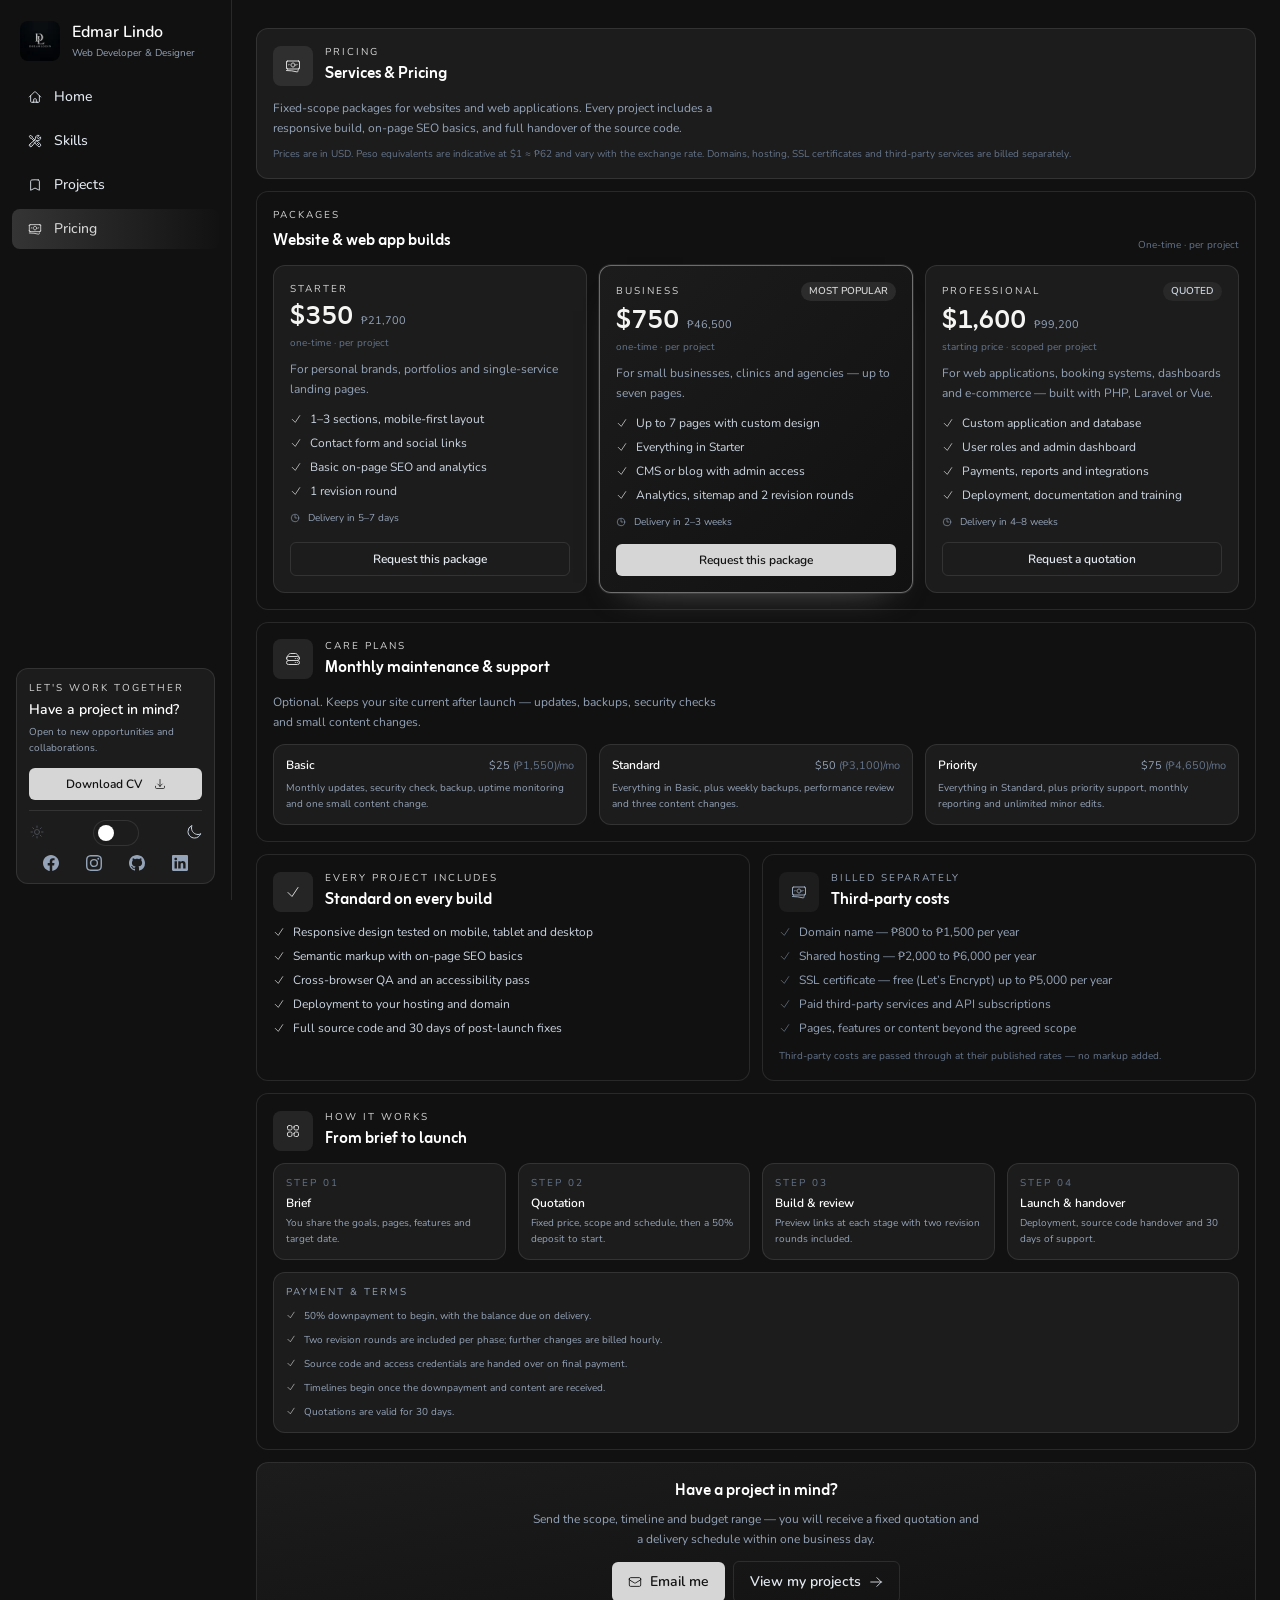
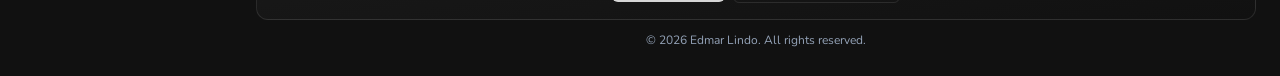
==== commit 5ba4f6ad: "added priving page" ====
--- a/pricing/pricing.html
+++ b/pricing/pricing.html
@@ -1214,17 +1214,6 @@
           Pricing
         </a>
 
-        <a
-          href="../index.html#gallery"
-          class="sidebar-link flex items-center gap-3 rounded-lg px-4 py-2.5 text-sm font-medium transition"
-        >
-          <!-- Gallery -->
-          <svg class="hi h-5 w-5" aria-hidden="true">
-            <use href="#hi-photo" />
-          </svg>
-
-          Gallery
-        </a>
       </nav>
 
       <!-- SIDEBAR BOTTOM -->
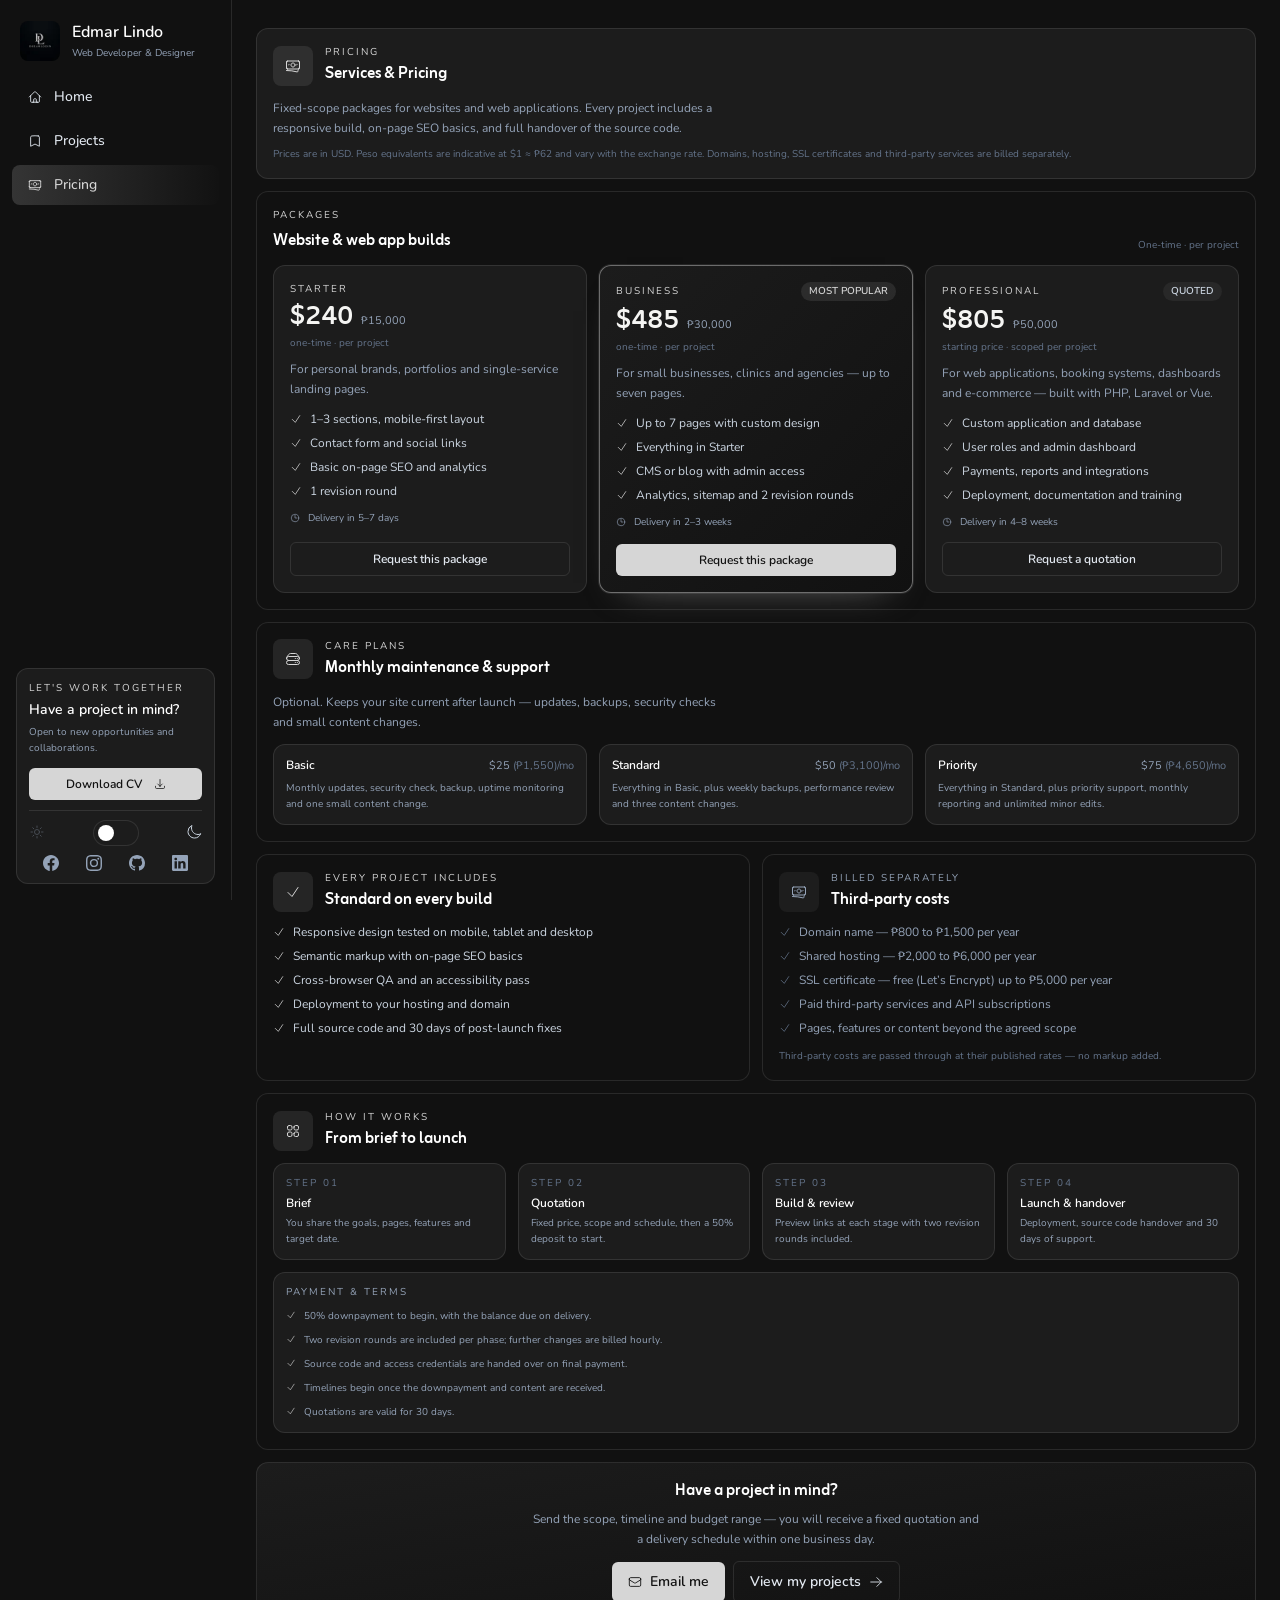
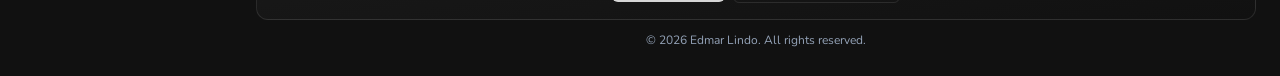
==== commit 3376271a: "added priving page" ====
--- a/pricing/pricing.html
+++ b/pricing/pricing.html
@@ -1179,18 +1179,6 @@
         </a>
 
         <a
-          href="../index.html#skills"
-          class="sidebar-link flex items-center gap-3 rounded-lg px-4 py-2.5 text-sm font-medium transition"
-        >
-          <!-- Skills -->
-          <svg class="hi h-5 w-5" aria-hidden="true">
-            <use href="#hi-wrench-screwdriver" />
-          </svg>
-
-          Skills
-        </a>
-
-        <a
           href="../projects/projects.html"
           class="sidebar-link flex items-center gap-3 rounded-lg px-4 py-2.5 text-sm font-medium transition"
         >
@@ -1399,8 +1387,8 @@
                 <p class="text-[10px] tracking-[0.2em] text-leaf">STARTER</p>
 
                 <div class="plan-price-row mt-2">
-                  <span class="plan-price">$350</span>
-                  <span class="text-[11px] text-slate-400">₱21,700</span>
+                  <span class="plan-price">$240</span>
+                  <span class="text-[11px] text-slate-400">₱15,000</span>
                 </div>
 
                 <p class="mt-1 text-[10px] text-slate-500">
@@ -1485,8 +1473,8 @@
                 </div>
 
                 <div class="plan-price-row mt-2">
-                  <span class="plan-price">$750</span>
-                  <span class="text-[11px] text-slate-400">₱46,500</span>
+                  <span class="plan-price">$485</span>
+                  <span class="text-[11px] text-slate-400">₱30,000</span>
                 </div>
 
                 <p class="mt-1 text-[10px] text-slate-500">
@@ -1572,8 +1560,8 @@
                 </div>
 
                 <div class="plan-price-row mt-2">
-                  <span class="plan-price">$1,600</span>
-                  <span class="text-[11px] text-slate-400">₱99,200</span>
+                  <span class="plan-price">$805</span>
+                  <span class="text-[11px] text-slate-400">₱50,000</span>
                 </div>
 
                 <p class="mt-1 text-[10px] text-slate-500">
